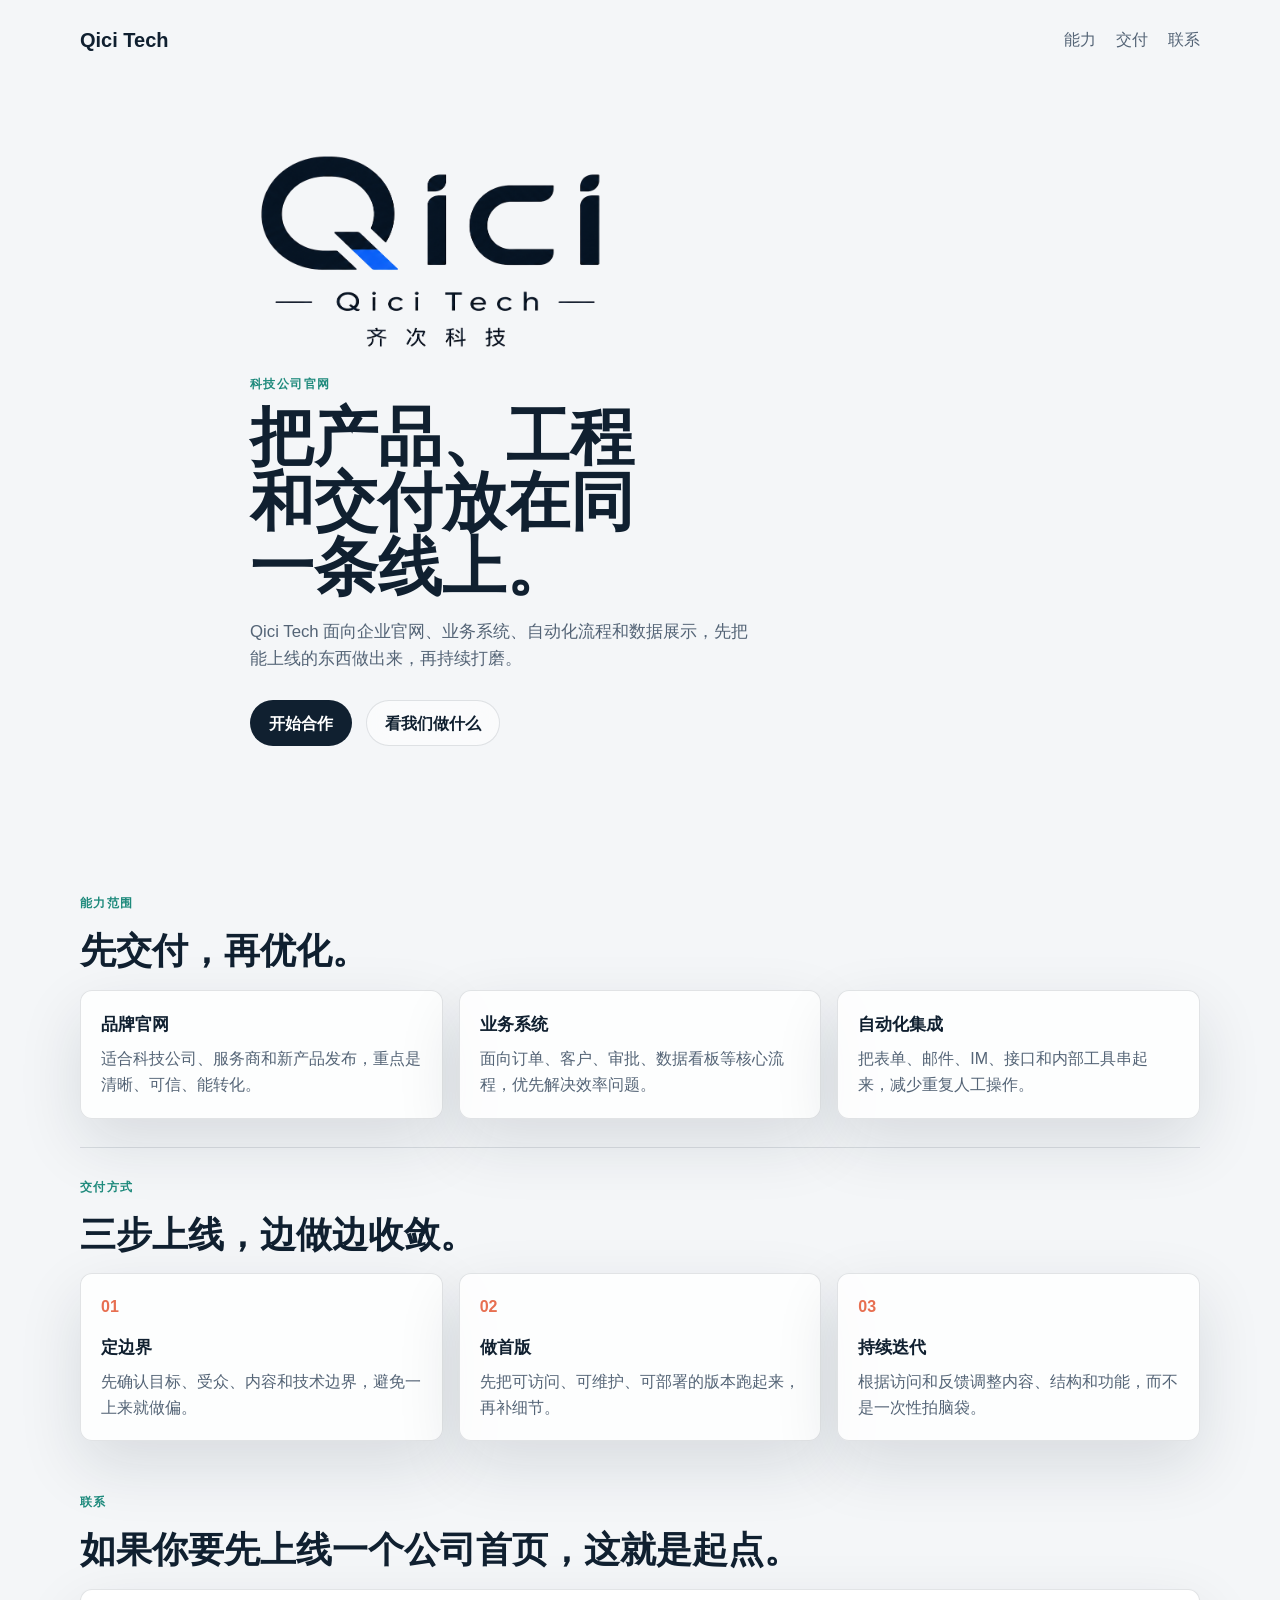
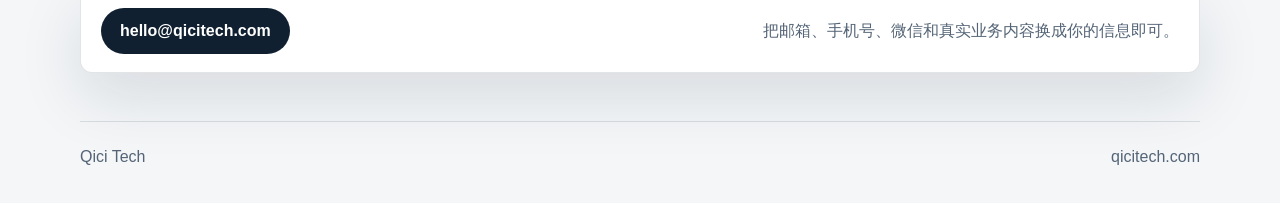
==== index.html @ 16f59db8 "init pages site" ====
<!doctype html>
<html lang="zh-CN">
  <head>
    <meta charset="utf-8" />
    <meta name="viewport" content="width=device-width, initial-scale=1" />
    <meta name="description" content="Qici Tech 官方网站" />
    <title>Qici Tech | 启启科技</title>
    <link rel="stylesheet" href="./styles.css" />
  </head>
  <body>
    <main>
      <section class="hero" id="top">
        <header class="topbar">
          <a class="brand" href="#top">Qici Tech</a>
          <nav class="nav">
            <a href="#services">能力</a>
            <a href="#process">交付</a>
            <a href="#contact">联系</a>
          </nav>
        </header>

        <div class="hero-content">
          <img class="hero-logo" src="./assets/logo-transparent.png" alt="Qici Tech logo" />
          <p class="eyebrow">科技公司官网</p>
          <h1>把产品、工程和交付放在同一条线上。</h1>
          <p class="lede">
            Qici Tech 面向企业官网、业务系统、自动化流程和数据展示，先把能上线的东西做出来，再持续打磨。
          </p>
          <div class="actions">
            <a class="button primary" href="#contact">开始合作</a>
            <a class="button secondary" href="#services">看我们做什么</a>
          </div>
        </div>
      </section>

      <section class="band" id="services">
        <div class="section-head">
          <p class="eyebrow">能力范围</p>
          <h2>先交付，再优化。</h2>
        </div>
        <div class="grid">
          <article>
            <h3>品牌官网</h3>
            <p>适合科技公司、服务商和新产品发布，重点是清晰、可信、能转化。</p>
          </article>
          <article>
            <h3>业务系统</h3>
            <p>面向订单、客户、审批、数据看板等核心流程，优先解决效率问题。</p>
          </article>
          <article>
            <h3>自动化集成</h3>
            <p>把表单、邮件、IM、接口和内部工具串起来，减少重复人工操作。</p>
          </article>
        </div>
      </section>

      <section class="band alt" id="process">
        <div class="section-head">
          <p class="eyebrow">交付方式</p>
          <h2>三步上线，边做边收敛。</h2>
        </div>
        <div class="steps">
          <div>
            <span>01</span>
            <h3>定边界</h3>
            <p>先确认目标、受众、内容和技术边界，避免一上来就做偏。</p>
          </div>
          <div>
            <span>02</span>
            <h3>做首版</h3>
            <p>先把可访问、可维护、可部署的版本跑起来，再补细节。</p>
          </div>
          <div>
            <span>03</span>
            <h3>持续迭代</h3>
            <p>根据访问和反馈调整内容、结构和功能，而不是一次性拍脑袋。</p>
          </div>
        </div>
      </section>

      <section class="band contact" id="contact">
        <div class="section-head">
          <p class="eyebrow">联系</p>
          <h2>如果你要先上线一个公司首页，这就是起点。</h2>
        </div>
        <div class="contact-row">
          <a class="button primary" href="mailto:hello@qicitech.com">hello@qicitech.com</a>
          <p>把邮箱、手机号、微信和真实业务内容换成你的信息即可。</p>
        </div>
      </section>
    </main>

    <footer class="footer">
      <span>Qici Tech</span>
      <span>qicitech.com</span>
    </footer>
  </body>
</html>
---- styles.css ----
:root {
  color-scheme: light;
  --bg: #f4f6f8;
  --surface: rgba(255, 255, 255, 0.82);
  --surface-strong: #ffffff;
  --text: #102030;
  --muted: #546476;
  --line: rgba(16, 32, 48, 0.12);
  --accent: #1e8a7c;
  --accent-2: #e76f51;
  --accent-3: #f4b942;
  --shadow: 0 24px 64px rgba(16, 32, 48, 0.12);
  --radius: 12px;
}

* {
  box-sizing: border-box;
}

html {
  scroll-behavior: smooth;
}

body {
  margin: 0;
  font-family: Inter, "Segoe UI", "PingFang SC", "Hiragino Sans GB", "Microsoft YaHei", sans-serif;
  background: var(--bg);
  color: var(--text);
  line-height: 1.6;
}

a {
  color: inherit;
  text-decoration: none;
}

main {
  width: 100%;
}

.hero {
  position: relative;
  min-height: 92vh;
  overflow: hidden;
  display: grid;
  align-items: end;
  padding: 24px;
}

.hero-image,
.hero-overlay {
  position: absolute;
  inset: 0;
}

.hero-image {
  width: 100%;
  height: 100%;
  object-fit: cover;
}

.hero-overlay {
  background:
    linear-gradient(180deg, rgba(244, 246, 248, 0.08) 0%, rgba(244, 246, 248, 0.72) 68%, rgba(244, 246, 248, 0.96) 100%),
    linear-gradient(90deg, rgba(16, 32, 48, 0.08) 0%, rgba(16, 32, 48, 0.04) 100%);
}

.topbar,
.hero-content {
  position: relative;
  z-index: 1;
}

.topbar {
  width: min(1120px, 100%);
  margin: 0 auto auto;
  display: flex;
  justify-content: space-between;
  align-items: center;
  gap: 16px;
}

.brand {
  font-size: 1.25rem;
  font-weight: 700;
  letter-spacing: 0;
}

.nav {
  display: flex;
  gap: 20px;
  color: var(--muted);
}

.nav a:hover {
  color: var(--text);
}

.hero-content {
  width: min(1120px, 100%);
  margin: 0 auto;
  padding: 10vh 0 8vh;
  max-width: 780px;
}

.hero-logo {
  display: block;
  width: min(360px, 78vw);
  height: auto;
  margin: 0 0 18px;
}

.eyebrow {
  margin: 0 0 10px;
  text-transform: uppercase;
  letter-spacing: 0.12em;
  font-size: 0.78rem;
  color: var(--accent);
  font-weight: 700;
}

h1,
h2,
h3,
p {
  margin: 0;
}

h1 {
  font-size: clamp(2.8rem, 5vw, 5.2rem);
  line-height: 1.02;
  max-width: 11ch;
}

.lede {
  margin-top: 18px;
  font-size: 1.05rem;
  color: var(--muted);
  max-width: 54ch;
}

.actions,
.contact-row {
  display: flex;
  flex-wrap: wrap;
  gap: 14px;
  align-items: center;
}

.actions {
  margin-top: 28px;
}

.button {
  display: inline-flex;
  align-items: center;
  justify-content: center;
  min-height: 46px;
  padding: 0 18px;
  border-radius: 999px;
  border: 1px solid transparent;
  font-weight: 600;
  transition: transform 0.2s ease, border-color 0.2s ease, background-color 0.2s ease;
}

.button:hover {
  transform: translateY(-1px);
}

.primary {
  background: var(--text);
  color: #fff;
}

.secondary {
  background: rgba(255, 255, 255, 0.55);
  border-color: var(--line);
  color: var(--text);
  backdrop-filter: blur(14px);
}

.band {
  width: min(1120px, calc(100% - 48px));
  margin: 24px auto 0;
  padding: 28px 0 0;
}

.band.alt {
  border-top: 1px solid var(--line);
  margin-top: 28px;
  padding-top: 30px;
}

.section-head {
  display: grid;
  gap: 8px;
  margin-bottom: 18px;
}

.section-head h2 {
  font-size: clamp(1.7rem, 2.8vw, 2.7rem);
  line-height: 1.1;
}

.grid,
.steps {
  display: grid;
  gap: 16px;
}

.grid {
  grid-template-columns: repeat(3, minmax(0, 1fr));
}

.grid article,
.steps > div {
  background: var(--surface);
  border: 1px solid var(--line);
  border-radius: var(--radius);
  padding: 20px;
  box-shadow: var(--shadow);
}

.grid h3,
.steps h3 {
  margin-bottom: 8px;
  font-size: 1.08rem;
}

.grid p,
.steps p,
.contact-row p {
  color: var(--muted);
}

.steps {
  grid-template-columns: repeat(3, minmax(0, 1fr));
}

.steps span {
  display: inline-block;
  margin-bottom: 14px;
  color: var(--accent-2);
  font-weight: 700;
}

.contact {
  padding-bottom: 48px;
}

.contact-row {
  justify-content: space-between;
  background: var(--surface-strong);
  border: 1px solid var(--line);
  border-radius: var(--radius);
  padding: 18px 20px;
  box-shadow: var(--shadow);
}

.footer {
  width: min(1120px, calc(100% - 48px));
  margin: 0 auto;
  padding: 22px 0 34px;
  display: flex;
  justify-content: space-between;
  color: var(--muted);
  border-top: 1px solid var(--line);
}

@media (max-width: 880px) {
  .topbar,
  .contact-row,
  .footer {
    flex-direction: column;
    align-items: flex-start;
  }

  .grid,
  .steps {
    grid-template-columns: 1fr;
  }

  .hero {
    min-height: 100vh;
    padding: 18px;
  }

  .hero-content {
    padding-top: 8vh;
  }

  .hero-logo {
    width: min(300px, 84vw);
  }

  .band {
    width: min(1120px, calc(100% - 36px));
  }
}
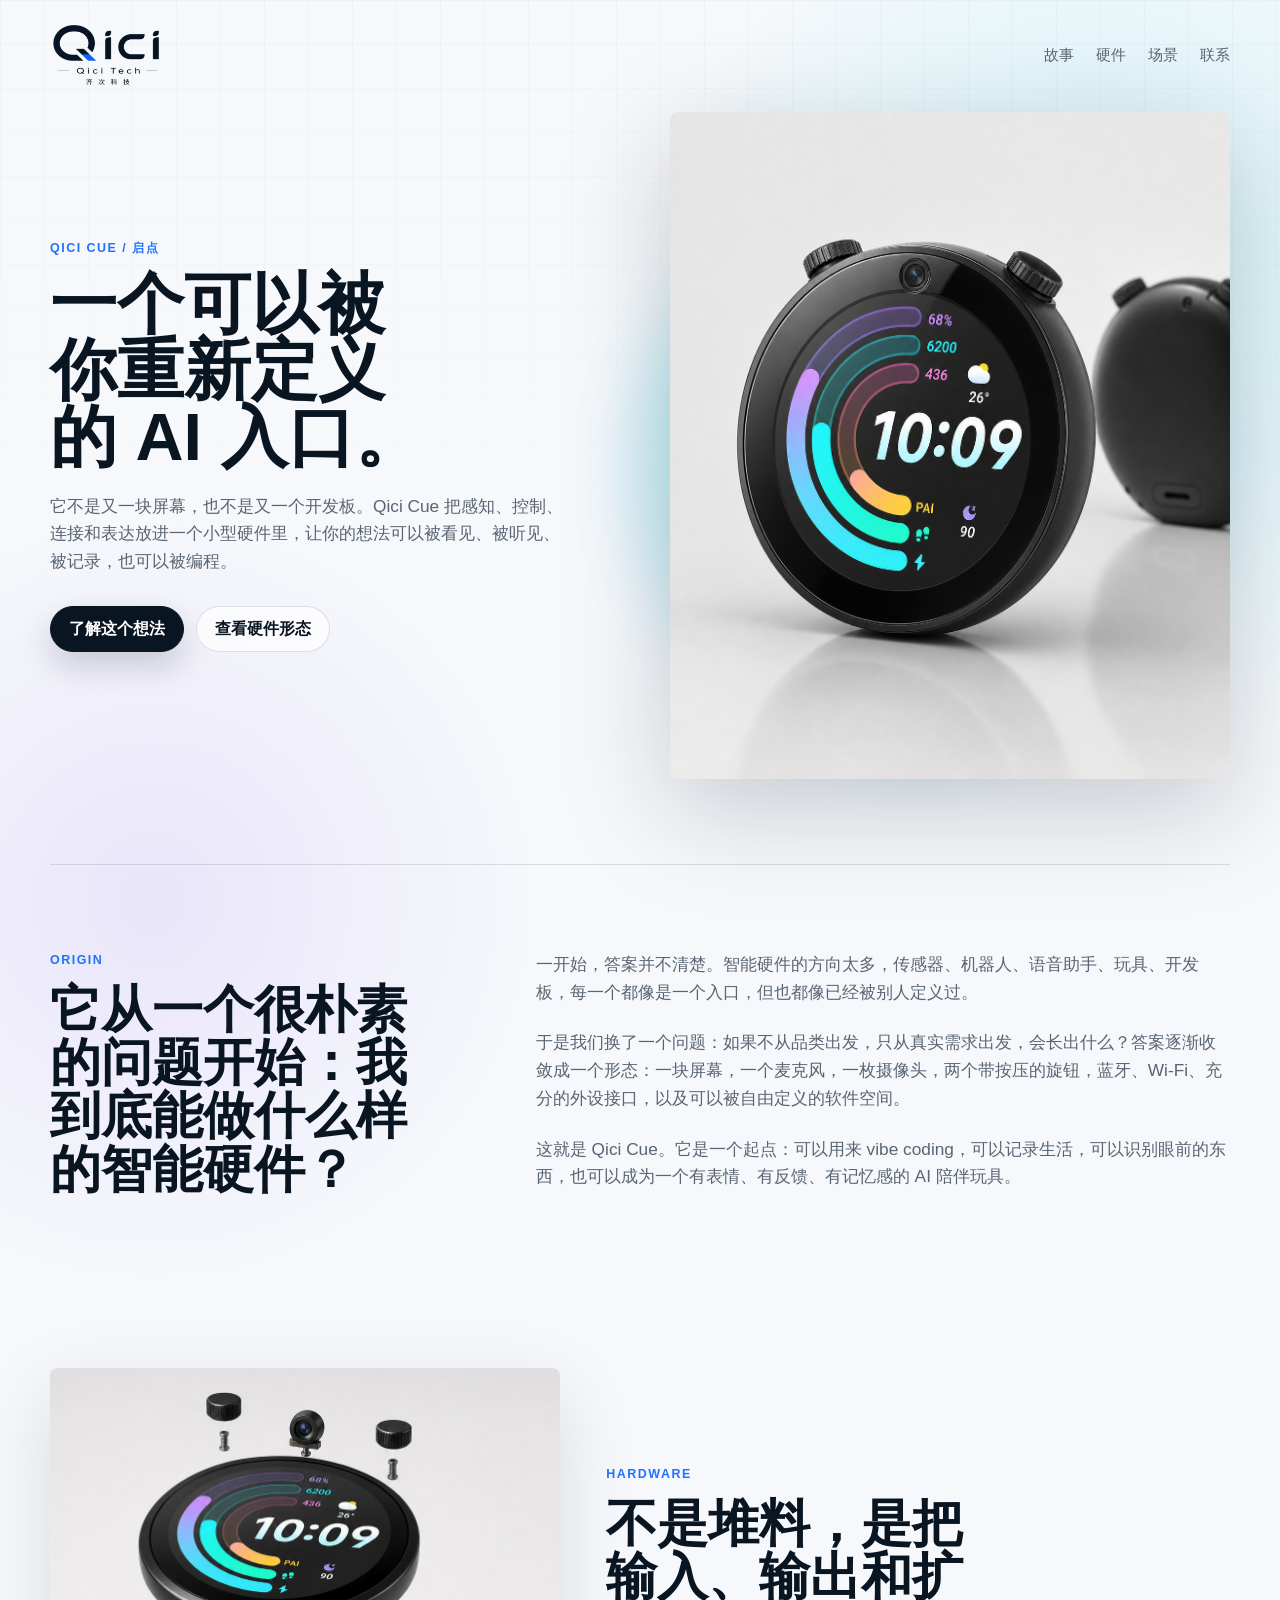
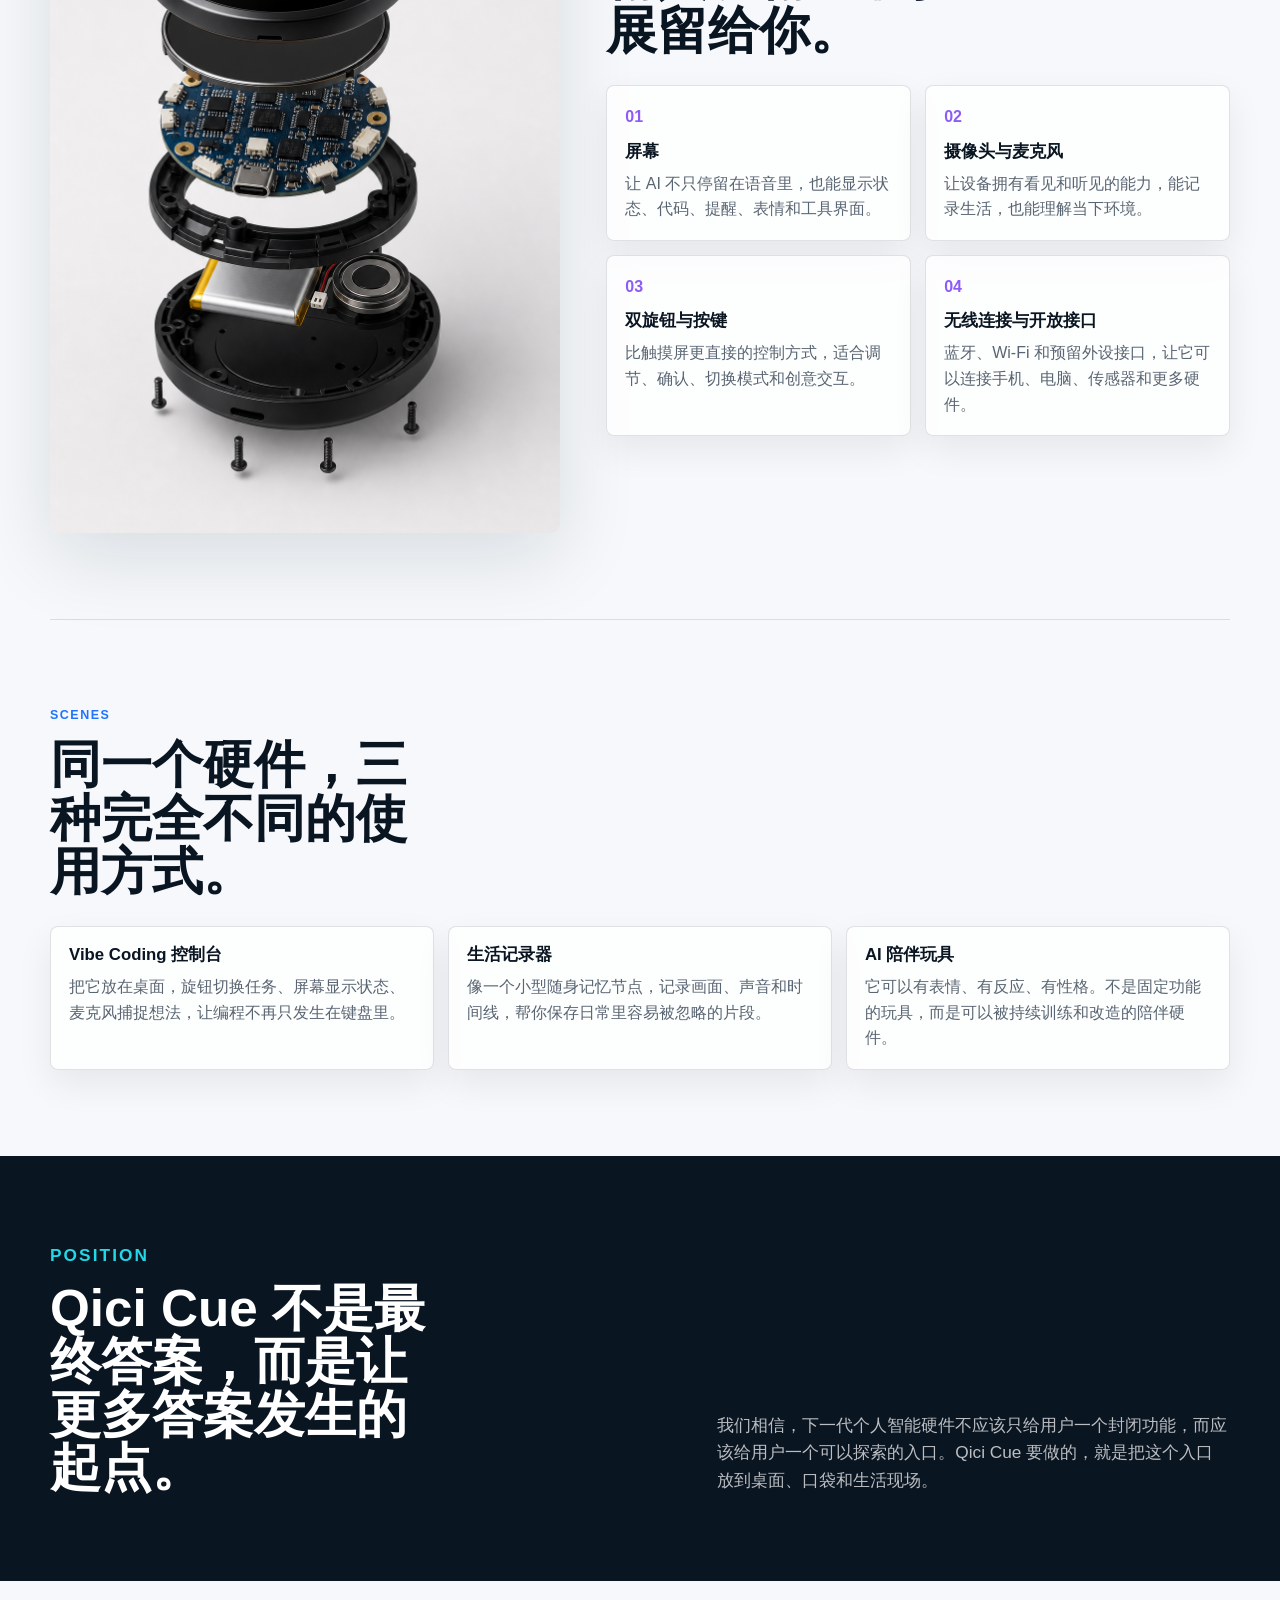
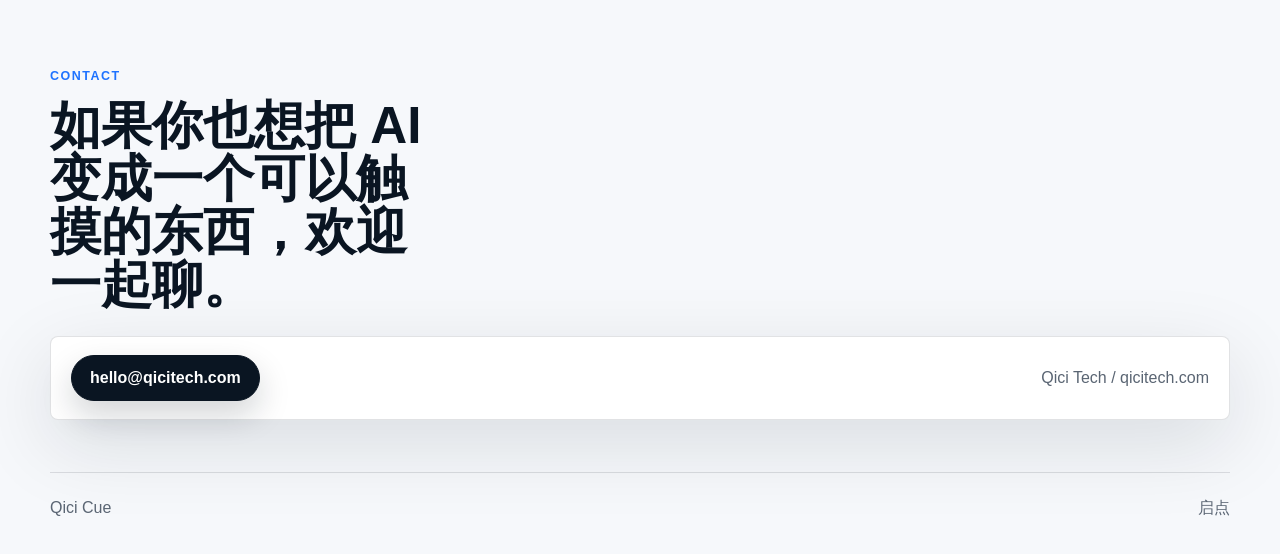
==== commit 306316d8: "Build Qici Cue product story page" ====
--- a/index.html
+++ b/index.html
@@ -3,96 +3,143 @@
   <head>
     <meta charset="utf-8" />
     <meta name="viewport" content="width=device-width, initial-scale=1" />
-    <meta name="description" content="Qici Tech 官方网站" />
-    <title>Qici Tech | 启启科技</title>
+    <meta
+      name="description"
+      content="Qici Cue 是一台可自由定义的个人 AI 硬件，集屏幕、麦克风、摄像头、双旋钮、无线连接和开放接口于一体。"
+    />
+    <title>Qici Cue | 启点</title>
     <link rel="stylesheet" href="./styles.css" />
   </head>
   <body>
     <main>
       <section class="hero" id="top">
         <header class="topbar">
-          <a class="brand" href="#top">Qici Tech</a>
+          <a class="brand" href="#top">
+            <img src="./assets/logo-transparent.png" alt="Qici Tech" />
+          </a>
           <nav class="nav">
-            <a href="#services">能力</a>
-            <a href="#process">交付</a>
+            <a href="#story">故事</a>
+            <a href="#hardware">硬件</a>
+            <a href="#scenes">场景</a>
             <a href="#contact">联系</a>
           </nav>
         </header>
 
-        <div class="hero-content">
-          <img class="hero-logo" src="./assets/logo-transparent.png" alt="Qici Tech logo" />
-          <p class="eyebrow">科技公司官网</p>
-          <h1>把产品、工程和交付放在同一条线上。</h1>
-          <p class="lede">
-            Qici Tech 面向企业官网、业务系统、自动化流程和数据展示，先把能上线的东西做出来，再持续打磨。
+        <div class="hero-grid">
+          <div class="hero-copy">
+            <p class="eyebrow">Qici Cue / 启点</p>
+            <h1>一个可以被你重新定义的 AI 入口。</h1>
+            <p class="lede">
+              它不是又一块屏幕，也不是又一个开发板。Qici Cue 把感知、控制、连接和表达放进一个小型硬件里，让你的想法可以被看见、被听见、被记录，也可以被编程。
+            </p>
+            <div class="actions">
+              <a class="button primary" href="#story">了解这个想法</a>
+              <a class="button secondary" href="#hardware">查看硬件形态</a>
+            </div>
+          </div>
+
+          <figure class="hero-product">
+            <img src="./assets/qici-cue-product.png" alt="Qici Cue 产品示意图" />
+          </figure>
+        </div>
+      </section>
+
+      <section class="section intro" id="story">
+        <div class="section-copy">
+          <p class="eyebrow">Origin</p>
+          <h2>它从一个很朴素的问题开始：我到底能做什么样的智能硬件？</h2>
+        </div>
+        <div class="story-text">
+          <p>
+            一开始，答案并不清楚。智能硬件的方向太多，传感器、机器人、语音助手、玩具、开发板，每一个都像是一个入口，但也都像已经被别人定义过。
           </p>
-          <div class="actions">
-            <a class="button primary" href="#contact">开始合作</a>
-            <a class="button secondary" href="#services">看我们做什么</a>
+          <p>
+            于是我们换了一个问题：如果不从品类出发，只从真实需求出发，会长出什么？答案逐渐收敛成一个形态：一块屏幕，一个麦克风，一枚摄像头，两个带按压的旋钮，蓝牙、Wi-Fi、充分的外设接口，以及可以被自由定义的软件空间。
+          </p>
+          <p>
+            这就是 Qici Cue。它是一个起点：可以用来 vibe coding，可以记录生活，可以识别眼前的东西，也可以成为一个有表情、有反馈、有记忆感的 AI 陪伴玩具。
+          </p>
+        </div>
+      </section>
+
+      <section class="section split" id="hardware">
+        <figure class="product-detail">
+          <img src="./assets/qici-cue-exploded.png" alt="Qici Cue 爆炸结构图" />
+        </figure>
+        <div class="section-copy">
+          <p class="eyebrow">Hardware</p>
+          <h2>不是堆料，是把输入、输出和扩展留给你。</h2>
+          <div class="feature-list">
+            <article>
+              <span>01</span>
+              <h3>屏幕</h3>
+              <p>让 AI 不只停留在语音里，也能显示状态、代码、提醒、表情和工具界面。</p>
+            </article>
+            <article>
+              <span>02</span>
+              <h3>摄像头与麦克风</h3>
+              <p>让设备拥有看见和听见的能力，能记录生活，也能理解当下环境。</p>
+            </article>
+            <article>
+              <span>03</span>
+              <h3>双旋钮与按键</h3>
+              <p>比触摸屏更直接的控制方式，适合调节、确认、切换模式和创意交互。</p>
+            </article>
+            <article>
+              <span>04</span>
+              <h3>无线连接与开放接口</h3>
+              <p>蓝牙、Wi-Fi 和预留外设接口，让它可以连接手机、电脑、传感器和更多硬件。</p>
+            </article>
           </div>
         </div>
       </section>
 
-      <section class="band" id="services">
-        <div class="section-head">
-          <p class="eyebrow">能力范围</p>
-          <h2>先交付，再优化。</h2>
+      <section class="section scenes" id="scenes">
+        <div class="section-copy">
+          <p class="eyebrow">Scenes</p>
+          <h2>同一个硬件，三种完全不同的使用方式。</h2>
         </div>
-        <div class="grid">
+        <div class="scene-grid">
           <article>
-            <h3>品牌官网</h3>
-            <p>适合科技公司、服务商和新产品发布，重点是清晰、可信、能转化。</p>
+            <h3>Vibe Coding 控制台</h3>
+            <p>把它放在桌面，旋钮切换任务、屏幕显示状态、麦克风捕捉想法，让编程不再只发生在键盘里。</p>
           </article>
           <article>
-            <h3>业务系统</h3>
-            <p>面向订单、客户、审批、数据看板等核心流程，优先解决效率问题。</p>
+            <h3>生活记录器</h3>
+            <p>像一个小型随身记忆节点，记录画面、声音和时间线，帮你保存日常里容易被忽略的片段。</p>
           </article>
           <article>
-            <h3>自动化集成</h3>
-            <p>把表单、邮件、IM、接口和内部工具串起来，减少重复人工操作。</p>
+            <h3>AI 陪伴玩具</h3>
+            <p>它可以有表情、有反应、有性格。不是固定功能的玩具，而是可以被持续训练和改造的陪伴硬件。</p>
           </article>
         </div>
       </section>
 
-      <section class="band alt" id="process">
-        <div class="section-head">
-          <p class="eyebrow">交付方式</p>
-          <h2>三步上线，边做边收敛。</h2>
+      <section class="section statement">
+        <div>
+          <p class="eyebrow">Position</p>
+          <h2>Qici Cue 不是最终答案，而是让更多答案发生的起点。</h2>
         </div>
-        <div class="steps">
-          <div>
-            <span>01</span>
-            <h3>定边界</h3>
-            <p>先确认目标、受众、内容和技术边界，避免一上来就做偏。</p>
-          </div>
-          <div>
-            <span>02</span>
-            <h3>做首版</h3>
-            <p>先把可访问、可维护、可部署的版本跑起来，再补细节。</p>
-          </div>
-          <div>
-            <span>03</span>
-            <h3>持续迭代</h3>
-            <p>根据访问和反馈调整内容、结构和功能，而不是一次性拍脑袋。</p>
-          </div>
-        </div>
+        <p>
+          我们相信，下一代个人智能硬件不应该只给用户一个封闭功能，而应该给用户一个可以探索的入口。Qici Cue 要做的，就是把这个入口放到桌面、口袋和生活现场。
+        </p>
       </section>
 
-      <section class="band contact" id="contact">
-        <div class="section-head">
-          <p class="eyebrow">联系</p>
-          <h2>如果你要先上线一个公司首页，这就是起点。</h2>
+      <section class="section contact" id="contact">
+        <div class="section-copy">
+          <p class="eyebrow">Contact</p>
+          <h2>如果你也想把 AI 变成一个可以触摸的东西，欢迎一起聊。</h2>
         </div>
         <div class="contact-row">
           <a class="button primary" href="mailto:hello@qicitech.com">hello@qicitech.com</a>
-          <p>把邮箱、手机号、微信和真实业务内容换成你的信息即可。</p>
+          <span>Qici Tech / qicitech.com</span>
         </div>
       </section>
     </main>
 
     <footer class="footer">
-      <span>Qici Tech</span>
-      <span>qicitech.com</span>
+      <span>Qici Cue</span>
+      <span>启点</span>
     </footer>
   </body>
 </html>
--- a/styles.css
+++ b/styles.css
@@ -1,16 +1,17 @@
 :root {
   color-scheme: light;
-  --bg: #f4f6f8;
-  --surface: rgba(255, 255, 255, 0.82);
-  --surface-strong: #ffffff;
-  --text: #102030;
-  --muted: #546476;
-  --line: rgba(16, 32, 48, 0.12);
-  --accent: #1e8a7c;
-  --accent-2: #e76f51;
-  --accent-3: #f4b942;
-  --shadow: 0 24px 64px rgba(16, 32, 48, 0.12);
-  --radius: 12px;
+  --bg: #f6f8fb;
+  --ink: #0a1522;
+  --muted: #5a6573;
+  --soft: #e6ebf0;
+  --panel: #ffffff;
+  --line: rgba(10, 21, 34, 0.12);
+  --cyan: #22d8e6;
+  --blue: #1f73ff;
+  --violet: #8d5cf6;
+  --warm: #ffb84d;
+  --shadow: 0 24px 80px rgba(10, 21, 34, 0.12);
+  --radius: 8px;
 }
 
 * {
@@ -24,9 +25,24 @@
 body {
   margin: 0;
   font-family: Inter, "Segoe UI", "PingFang SC", "Hiragino Sans GB", "Microsoft YaHei", sans-serif;
-  background: var(--bg);
-  color: var(--text);
+  background:
+    radial-gradient(circle at 86% 8%, rgba(34, 216, 230, 0.18), transparent 28rem),
+    radial-gradient(circle at 12% 24%, rgba(141, 92, 246, 0.12), transparent 24rem),
+    var(--bg);
+  color: var(--ink);
   line-height: 1.6;
+}
+
+body::before {
+  content: "";
+  position: fixed;
+  inset: 0;
+  pointer-events: none;
+  background-image:
+    linear-gradient(rgba(10, 21, 34, 0.035) 1px, transparent 1px),
+    linear-gradient(90deg, rgba(10, 21, 34, 0.035) 1px, transparent 1px);
+  background-size: 44px 44px;
+  mask-image: linear-gradient(to bottom, rgba(0, 0, 0, 0.7), transparent 70%);
 }
 
 a {
@@ -34,89 +50,64 @@
   text-decoration: none;
 }
 
-main {
-  width: 100%;
+img {
+  max-width: 100%;
+  display: block;
 }
 
 .hero {
+  min-height: 96vh;
+  padding: 22px;
+}
+
+.topbar {
+  width: min(1180px, 100%);
+  margin: 0 auto;
+  display: flex;
+  align-items: center;
+  justify-content: space-between;
+  gap: 20px;
   position: relative;
-  min-height: 92vh;
-  overflow: hidden;
-  display: grid;
-  align-items: end;
-  padding: 24px;
-}
-
-.hero-image,
-.hero-overlay {
-  position: absolute;
-  inset: 0;
-}
-
-.hero-image {
-  width: 100%;
-  height: 100%;
-  object-fit: cover;
-}
-
-.hero-overlay {
-  background:
-    linear-gradient(180deg, rgba(244, 246, 248, 0.08) 0%, rgba(244, 246, 248, 0.72) 68%, rgba(244, 246, 248, 0.96) 100%),
-    linear-gradient(90deg, rgba(16, 32, 48, 0.08) 0%, rgba(16, 32, 48, 0.04) 100%);
-}
-
-.topbar,
-.hero-content {
-  position: relative;
-  z-index: 1;
-}
-
-.topbar {
-  width: min(1120px, 100%);
-  margin: 0 auto auto;
-  display: flex;
-  justify-content: space-between;
-  align-items: center;
-  gap: 16px;
-}
-
-.brand {
-  font-size: 1.25rem;
-  font-weight: 700;
-  letter-spacing: 0;
+  z-index: 2;
+}
+
+.brand img {
+  width: 112px;
+  height: auto;
 }
 
 .nav {
   display: flex;
-  gap: 20px;
-  color: var(--muted);
+  align-items: center;
+  gap: 22px;
+  color: var(--muted);
+  font-size: 0.95rem;
 }
 
 .nav a:hover {
-  color: var(--text);
-}
-
-.hero-content {
-  width: min(1120px, 100%);
-  margin: 0 auto;
-  padding: 10vh 0 8vh;
-  max-width: 780px;
-}
-
-.hero-logo {
-  display: block;
-  width: min(360px, 78vw);
-  height: auto;
-  margin: 0 0 18px;
+  color: var(--ink);
+}
+
+.hero-grid {
+  width: min(1180px, 100%);
+  margin: 24px auto 0;
+  display: grid;
+  grid-template-columns: minmax(0, 0.92fr) minmax(360px, 1.08fr);
+  gap: 36px;
+  align-items: center;
+}
+
+.hero-copy {
+  padding: 6vh 0;
 }
 
 .eyebrow {
-  margin: 0 0 10px;
+  margin: 0 0 12px;
+  color: var(--blue);
+  font-size: 0.78rem;
+  font-weight: 800;
+  letter-spacing: 0.12em;
   text-transform: uppercase;
-  letter-spacing: 0.12em;
-  font-size: 0.78rem;
-  color: var(--accent);
-  font-weight: 700;
 }
 
 h1,
@@ -127,40 +118,46 @@
 }
 
 h1 {
-  font-size: clamp(2.8rem, 5vw, 5.2rem);
-  line-height: 1.02;
-  max-width: 11ch;
+  max-width: 10.5ch;
+  font-size: clamp(2.9rem, 5.2vw, 5.7rem);
+  line-height: 1;
+}
+
+h2 {
+  max-width: 14ch;
+  font-size: clamp(2rem, 4vw, 4.4rem);
+  line-height: 1.04;
+}
+
+h3 {
+  font-size: 1.05rem;
+  line-height: 1.25;
 }
 
 .lede {
-  margin-top: 18px;
-  font-size: 1.05rem;
-  color: var(--muted);
-  max-width: 54ch;
-}
-
-.actions,
-.contact-row {
+  margin-top: 22px;
+  max-width: 58ch;
+  color: var(--muted);
+  font-size: 1.08rem;
+}
+
+.actions {
+  margin-top: 30px;
   display: flex;
   flex-wrap: wrap;
-  gap: 14px;
-  align-items: center;
-}
-
-.actions {
-  margin-top: 28px;
+  gap: 12px;
 }
 
 .button {
+  min-height: 46px;
   display: inline-flex;
   align-items: center;
   justify-content: center;
-  min-height: 46px;
+  border-radius: 999px;
   padding: 0 18px;
-  border-radius: 999px;
-  border: 1px solid transparent;
-  font-weight: 600;
-  transition: transform 0.2s ease, border-color 0.2s ease, background-color 0.2s ease;
+  border: 1px solid var(--line);
+  font-weight: 700;
+  transition: transform 0.18s ease, box-shadow 0.18s ease;
 }
 
 .button:hover {
@@ -168,97 +165,161 @@
 }
 
 .primary {
-  background: var(--text);
+  background: var(--ink);
   color: #fff;
+  border-color: var(--ink);
+  box-shadow: 0 14px 32px rgba(10, 21, 34, 0.18);
 }
 
 .secondary {
-  background: rgba(255, 255, 255, 0.55);
-  border-color: var(--line);
-  color: var(--text);
+  background: rgba(255, 255, 255, 0.68);
   backdrop-filter: blur(14px);
 }
 
-.band {
-  width: min(1120px, calc(100% - 48px));
-  margin: 24px auto 0;
-  padding: 28px 0 0;
-}
-
-.band.alt {
+.hero-product {
+  margin: 0;
+  position: relative;
+}
+
+.hero-product::before {
+  content: "";
+  position: absolute;
+  inset: 10% 3% 2% 3%;
+  z-index: -1;
+  border-radius: 50%;
+  background: linear-gradient(135deg, rgba(34, 216, 230, 0.26), rgba(31, 115, 255, 0.12));
+  filter: blur(28px);
+}
+
+.hero-product img {
+  width: min(560px, 100%);
+  margin-left: auto;
+  border-radius: var(--radius);
+  filter: drop-shadow(0 30px 52px rgba(10, 21, 34, 0.2));
+}
+
+.section {
+  width: min(1180px, calc(100% - 44px));
+  margin: 0 auto;
+  padding: 86px 0;
+}
+
+.intro {
+  display: grid;
+  grid-template-columns: minmax(260px, 0.78fr) minmax(0, 1.22fr);
+  gap: 42px;
   border-top: 1px solid var(--line);
+}
+
+.story-text {
+  display: grid;
+  gap: 18px;
+  color: var(--muted);
+  font-size: 1.08rem;
+}
+
+.split {
+  display: grid;
+  grid-template-columns: minmax(340px, 0.9fr) minmax(0, 1.1fr);
+  gap: 46px;
+  align-items: center;
+}
+
+.product-detail {
+  margin: 0;
+}
+
+.product-detail img {
+  border-radius: var(--radius);
+  box-shadow: var(--shadow);
+}
+
+.feature-list {
   margin-top: 28px;
-  padding-top: 30px;
-}
-
-.section-head {
-  display: grid;
-  gap: 8px;
-  margin-bottom: 18px;
-}
-
-.section-head h2 {
-  font-size: clamp(1.7rem, 2.8vw, 2.7rem);
-  line-height: 1.1;
-}
-
-.grid,
-.steps {
-  display: grid;
-  gap: 16px;
-}
-
-.grid {
-  grid-template-columns: repeat(3, minmax(0, 1fr));
-}
-
-.grid article,
-.steps > div {
-  background: var(--surface);
+  display: grid;
+  grid-template-columns: repeat(2, minmax(0, 1fr));
+  gap: 14px;
+}
+
+.feature-list article,
+.scene-grid article {
+  background: rgba(255, 255, 255, 0.76);
   border: 1px solid var(--line);
   border-radius: var(--radius);
-  padding: 20px;
-  box-shadow: var(--shadow);
-}
-
-.grid h3,
-.steps h3 {
+  padding: 18px;
+  box-shadow: 0 14px 36px rgba(10, 21, 34, 0.07);
+}
+
+.feature-list span {
+  display: inline-block;
+  margin-bottom: 12px;
+  color: var(--violet);
+  font-weight: 800;
+}
+
+.feature-list p,
+.scene-grid p,
+.statement p,
+.contact-row {
+  color: var(--muted);
+}
+
+.feature-list h3,
+.scene-grid h3 {
   margin-bottom: 8px;
+}
+
+.scenes {
+  border-top: 1px solid var(--line);
+}
+
+.scene-grid {
+  margin-top: 28px;
+  display: grid;
+  grid-template-columns: repeat(3, minmax(0, 1fr));
+  gap: 14px;
+}
+
+.statement {
+  display: grid;
+  grid-template-columns: minmax(260px, 1fr) minmax(280px, 0.82fr);
+  gap: 42px;
+  align-items: end;
+  background: var(--ink);
+  color: #fff;
+  width: 100%;
+  max-width: none;
+  padding: 86px max(22px, calc((100vw - 1180px) / 2));
+}
+
+.statement .eyebrow {
+  color: var(--cyan);
+}
+
+.statement p {
   font-size: 1.08rem;
-}
-
-.grid p,
-.steps p,
-.contact-row p {
-  color: var(--muted);
-}
-
-.steps {
-  grid-template-columns: repeat(3, minmax(0, 1fr));
-}
-
-.steps span {
-  display: inline-block;
-  margin-bottom: 14px;
-  color: var(--accent-2);
-  font-weight: 700;
+  color: rgba(255, 255, 255, 0.72);
 }
 
 .contact {
-  padding-bottom: 48px;
+  padding-bottom: 52px;
 }
 
 .contact-row {
+  margin-top: 24px;
+  display: flex;
+  align-items: center;
   justify-content: space-between;
-  background: var(--surface-strong);
+  gap: 16px;
+  padding: 18px 20px;
   border: 1px solid var(--line);
   border-radius: var(--radius);
-  padding: 18px 20px;
+  background: var(--panel);
   box-shadow: var(--shadow);
 }
 
 .footer {
-  width: min(1120px, calc(100% - 48px));
+  width: min(1180px, calc(100% - 44px));
   margin: 0 auto;
   padding: 22px 0 34px;
   display: flex;
@@ -267,33 +328,58 @@
   border-top: 1px solid var(--line);
 }
 
-@media (max-width: 880px) {
+@media (max-width: 920px) {
+  .hero {
+    padding: 18px;
+  }
+
   .topbar,
   .contact-row,
   .footer {
+    align-items: flex-start;
     flex-direction: column;
-    align-items: flex-start;
-  }
-
-  .grid,
-  .steps {
+  }
+
+  .nav {
+    flex-wrap: wrap;
+    gap: 14px;
+  }
+
+  .hero-grid,
+  .intro,
+  .split,
+  .statement {
     grid-template-columns: 1fr;
   }
 
-  .hero {
-    min-height: 100vh;
-    padding: 18px;
-  }
-
-  .hero-content {
-    padding-top: 8vh;
-  }
-
-  .hero-logo {
-    width: min(300px, 84vw);
-  }
-
-  .band {
-    width: min(1120px, calc(100% - 36px));
-  }
-}
+  .hero-grid {
+    margin-top: 28px;
+  }
+
+  .hero-copy {
+    padding: 4vh 0 0;
+  }
+
+  h1 {
+    font-size: clamp(2.7rem, 13vw, 4.2rem);
+  }
+
+  h2 {
+    max-width: 16ch;
+  }
+
+  .feature-list,
+  .scene-grid {
+    grid-template-columns: 1fr;
+  }
+
+  .section {
+    width: min(1180px, calc(100% - 36px));
+    padding: 60px 0;
+  }
+
+  .statement {
+    width: 100%;
+    padding: 64px 18px;
+  }
+}
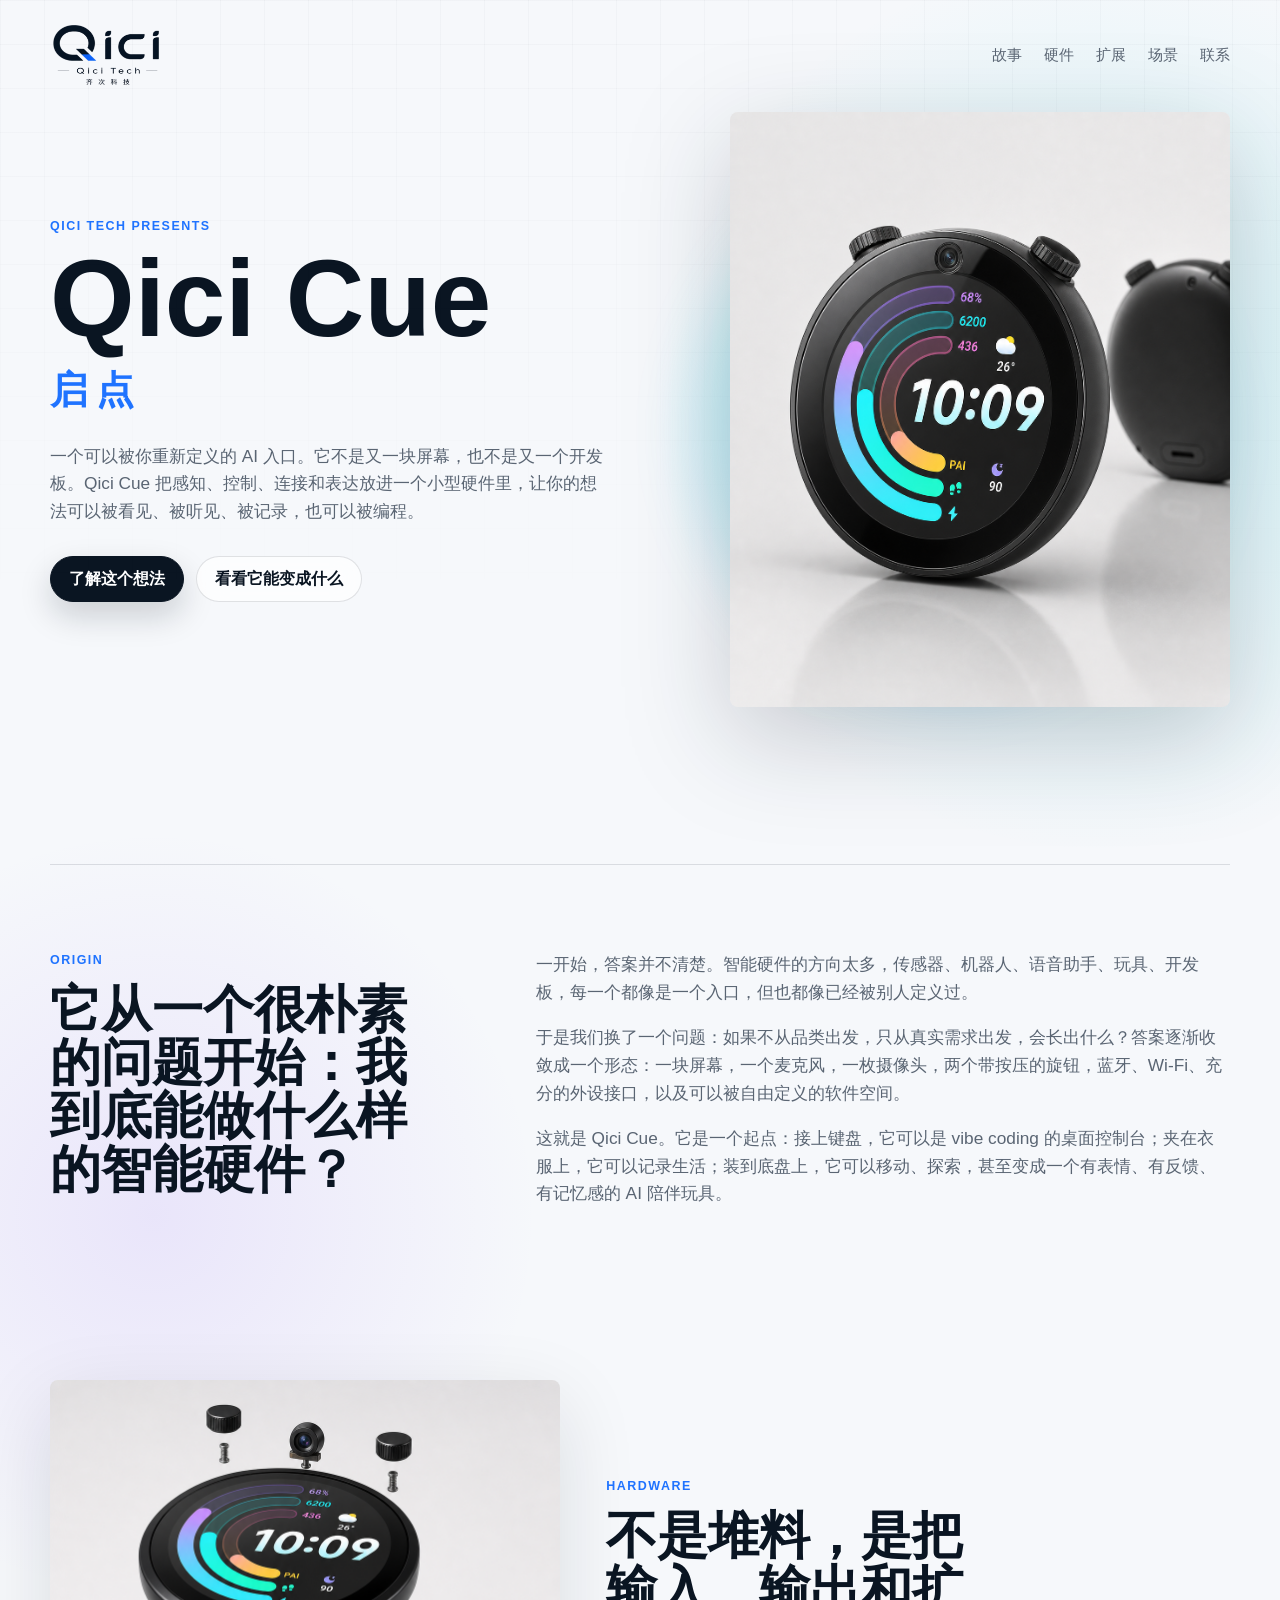
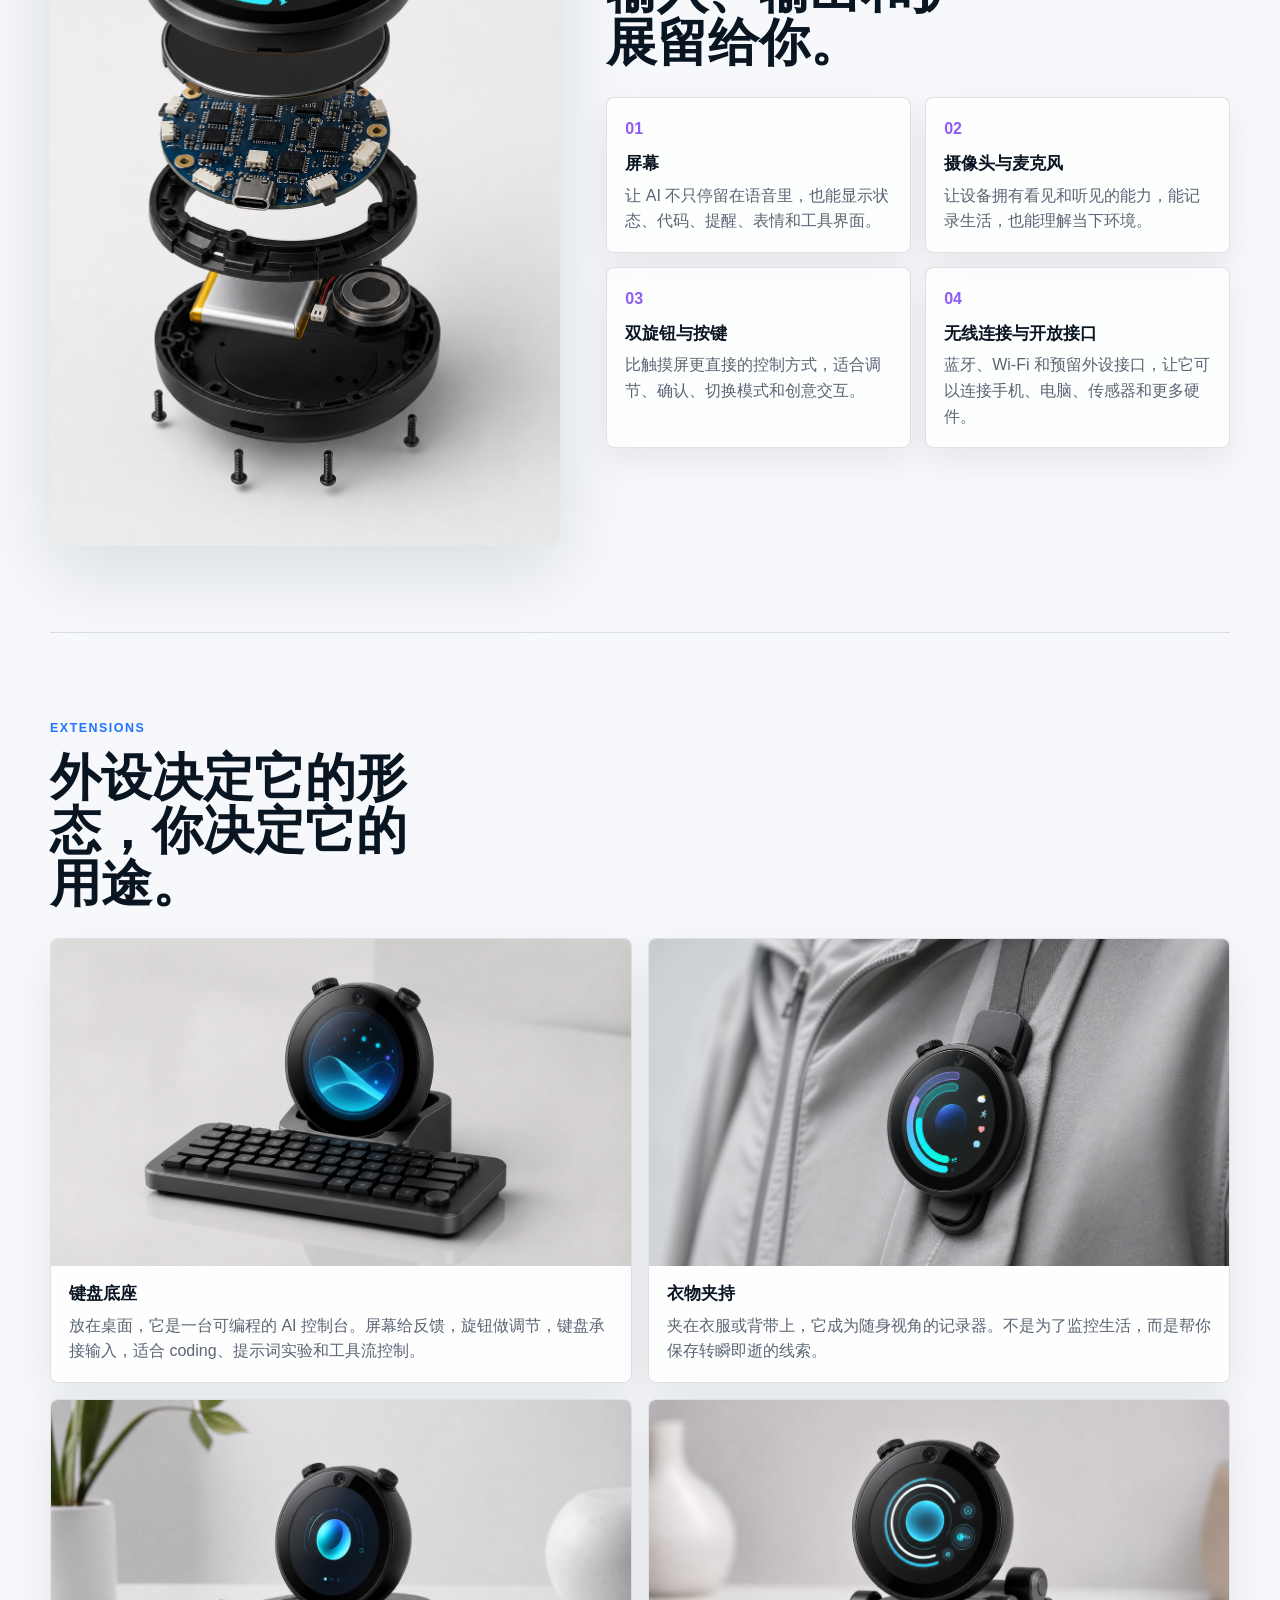
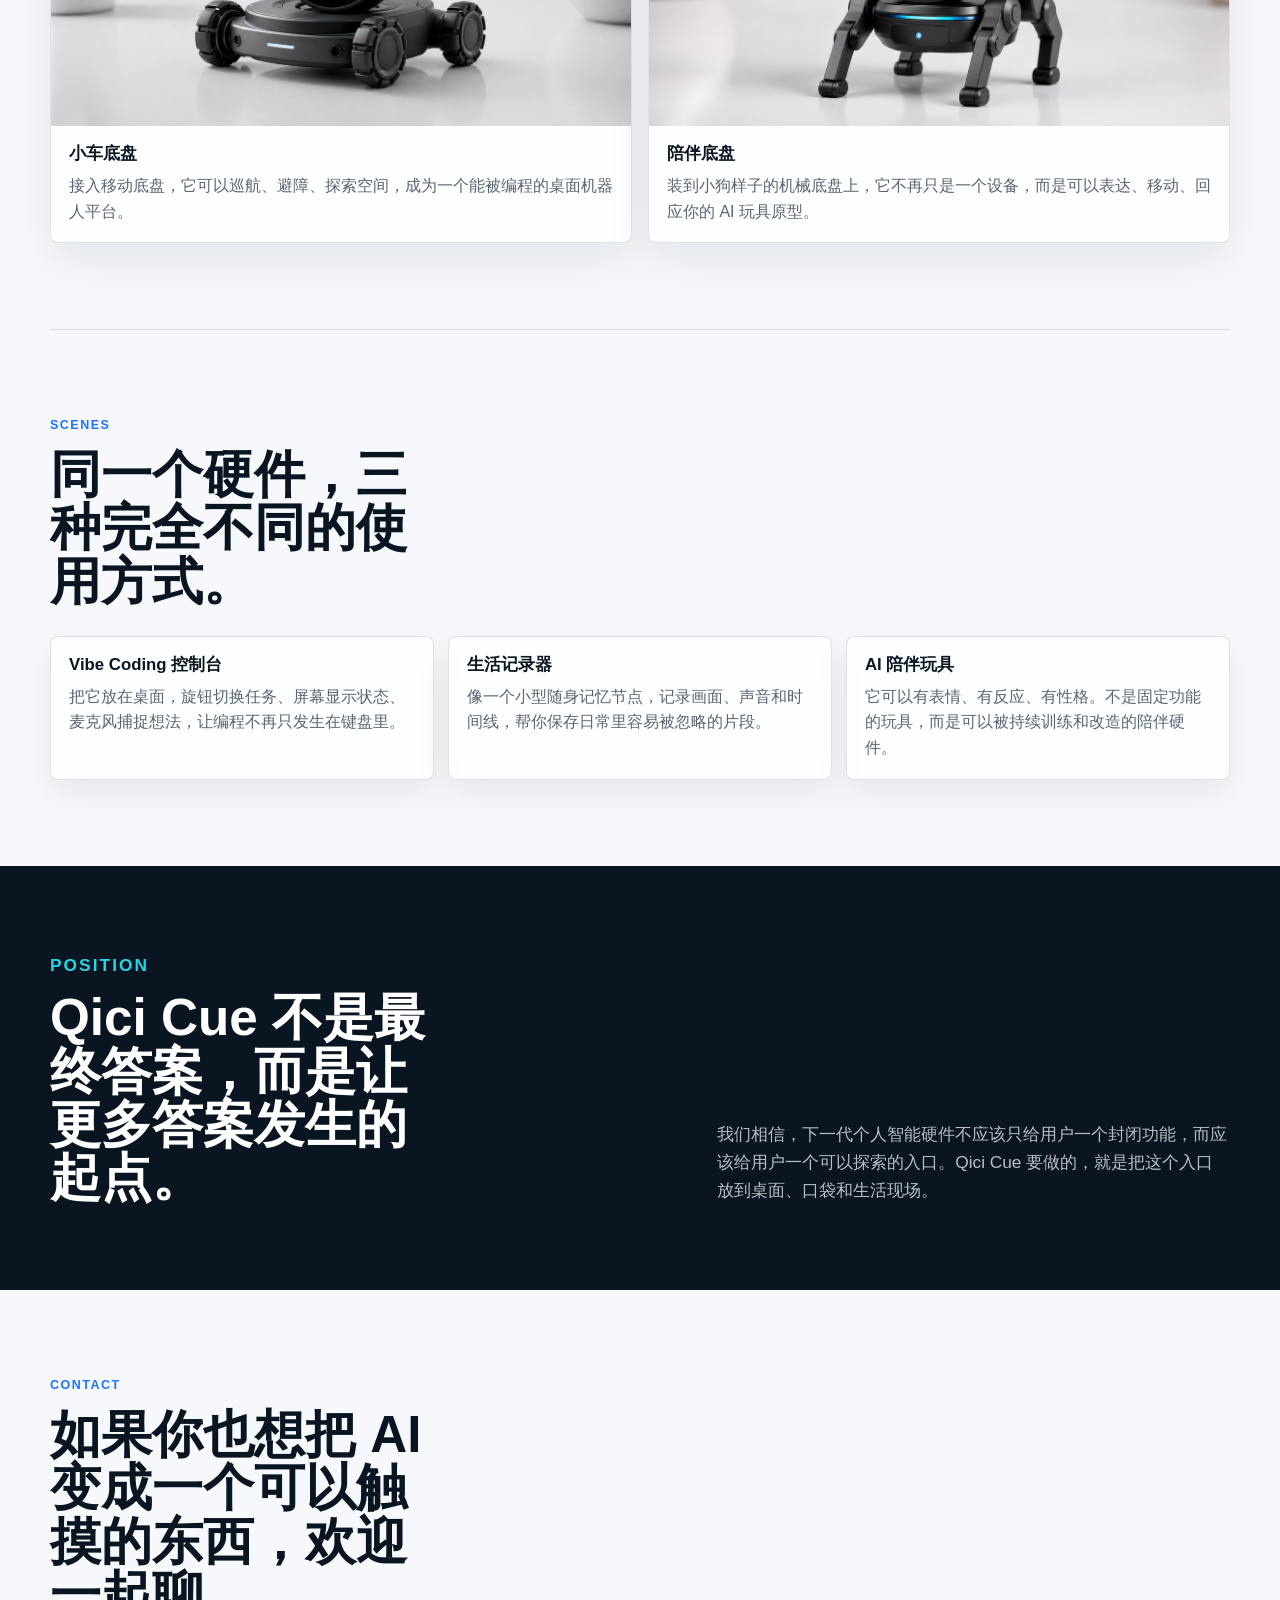
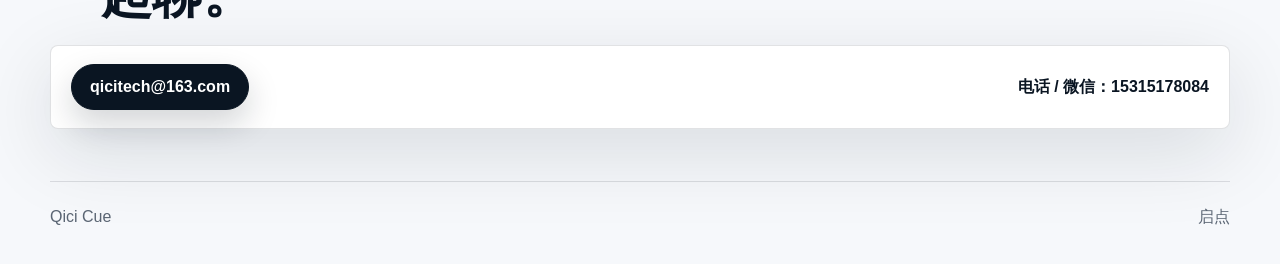
==== commit ccd411ac: "Add Qici Cue expansion story" ====
--- a/index.html
+++ b/index.html
@@ -20,6 +20,7 @@
           <nav class="nav">
             <a href="#story">故事</a>
             <a href="#hardware">硬件</a>
+            <a href="#extensions">扩展</a>
             <a href="#scenes">场景</a>
             <a href="#contact">联系</a>
           </nav>
@@ -27,14 +28,15 @@
 
         <div class="hero-grid">
           <div class="hero-copy">
-            <p class="eyebrow">Qici Cue / 启点</p>
-            <h1>一个可以被你重新定义的 AI 入口。</h1>
+            <p class="eyebrow">Qici Tech presents</p>
+            <h1 class="product-title">Qici Cue</h1>
+            <p class="product-name-cn">启点</p>
             <p class="lede">
-              它不是又一块屏幕，也不是又一个开发板。Qici Cue 把感知、控制、连接和表达放进一个小型硬件里，让你的想法可以被看见、被听见、被记录，也可以被编程。
+              一个可以被你重新定义的 AI 入口。它不是又一块屏幕，也不是又一个开发板。Qici Cue 把感知、控制、连接和表达放进一个小型硬件里，让你的想法可以被看见、被听见、被记录，也可以被编程。
             </p>
             <div class="actions">
               <a class="button primary" href="#story">了解这个想法</a>
-              <a class="button secondary" href="#hardware">查看硬件形态</a>
+              <a class="button secondary" href="#extensions">看看它能变成什么</a>
             </div>
           </div>
 
@@ -57,7 +59,7 @@
             于是我们换了一个问题：如果不从品类出发，只从真实需求出发，会长出什么？答案逐渐收敛成一个形态：一块屏幕，一个麦克风，一枚摄像头，两个带按压的旋钮，蓝牙、Wi-Fi、充分的外设接口，以及可以被自由定义的软件空间。
           </p>
           <p>
-            这就是 Qici Cue。它是一个起点：可以用来 vibe coding，可以记录生活，可以识别眼前的东西，也可以成为一个有表情、有反馈、有记忆感的 AI 陪伴玩具。
+            这就是 Qici Cue。它是一个起点：接上键盘，它可以是 vibe coding 的桌面控制台；夹在衣服上，它可以记录生活；装到底盘上，它可以移动、探索，甚至变成一个有表情、有反馈、有记忆感的 AI 陪伴玩具。
           </p>
         </div>
       </section>
@@ -91,6 +93,43 @@
               <p>蓝牙、Wi-Fi 和预留外设接口，让它可以连接手机、电脑、传感器和更多硬件。</p>
             </article>
           </div>
+        </div>
+      </section>
+
+      <section class="section extensions" id="extensions">
+        <div class="section-copy">
+          <p class="eyebrow">Extensions</p>
+          <h2>外设决定它的形态，你决定它的用途。</h2>
+        </div>
+        <div class="extension-grid">
+          <article class="extension-card large">
+            <img src="./assets/qici-cue-keyboard-dock.png" alt="Qici Cue 搭配键盘底座" />
+            <div>
+              <h3>键盘底座</h3>
+              <p>放在桌面，它是一台可编程的 AI 控制台。屏幕给反馈，旋钮做调节，键盘承接输入，适合 coding、提示词实验和工具流控制。</p>
+            </div>
+          </article>
+          <article class="extension-card">
+            <img src="./assets/qici-cue-wearable-clip.png" alt="Qici Cue 衣物夹持外设" />
+            <div>
+              <h3>衣物夹持</h3>
+              <p>夹在衣服或背带上，它成为随身视角的记录器。不是为了监控生活，而是帮你保存转瞬即逝的线索。</p>
+            </div>
+          </article>
+          <article class="extension-card">
+            <img src="./assets/qici-cue-robot-car.png" alt="Qici Cue 小车底盘外设" />
+            <div>
+              <h3>小车底盘</h3>
+              <p>接入移动底盘，它可以巡航、避障、探索空间，成为一个能被编程的桌面机器人平台。</p>
+            </div>
+          </article>
+          <article class="extension-card large">
+            <img src="./assets/qici-cue-companion-base.png" alt="Qici Cue 四足陪伴底盘" />
+            <div>
+              <h3>陪伴底盘</h3>
+              <p>装到小狗样子的机械底盘上，它不再只是一个设备，而是可以表达、移动、回应你的 AI 玩具原型。</p>
+            </div>
+          </article>
         </div>
       </section>
 
@@ -131,8 +170,8 @@
           <h2>如果你也想把 AI 变成一个可以触摸的东西，欢迎一起聊。</h2>
         </div>
         <div class="contact-row">
-          <a class="button primary" href="mailto:hello@qicitech.com">hello@qicitech.com</a>
-          <span>Qici Tech / qicitech.com</span>
+          <a class="button primary" href="mailto:qicitech@163.com">qicitech@163.com</a>
+          <a class="contact-link" href="tel:15315178084">电话 / 微信：15315178084</a>
         </div>
       </section>
     </main>
--- a/styles.css
+++ b/styles.css
@@ -92,8 +92,8 @@
   width: min(1180px, 100%);
   margin: 24px auto 0;
   display: grid;
-  grid-template-columns: minmax(0, 0.92fr) minmax(360px, 1.08fr);
-  gap: 36px;
+  grid-template-columns: minmax(0, 1fr) minmax(320px, 0.92fr);
+  gap: 28px;
   align-items: center;
 }
 
@@ -121,6 +121,21 @@
   max-width: 10.5ch;
   font-size: clamp(2.9rem, 5.2vw, 5.7rem);
   line-height: 1;
+}
+
+.product-title {
+  max-width: none;
+  font-size: clamp(4.2rem, 8.5vw, 8.8rem);
+  line-height: 0.92;
+  letter-spacing: 0;
+}
+
+.product-name-cn {
+  margin-top: 10px;
+  font-size: clamp(1.6rem, 3vw, 3.2rem);
+  font-weight: 800;
+  letter-spacing: 0.22em;
+  color: var(--blue);
 }
 
 h2 {
@@ -192,7 +207,7 @@
 }
 
 .hero-product img {
-  width: min(560px, 100%);
+  width: min(500px, 100%);
   margin-left: auto;
   border-radius: var(--radius);
   filter: drop-shadow(0 30px 52px rgba(10, 21, 34, 0.2));
@@ -271,6 +286,48 @@
 
 .scenes {
   border-top: 1px solid var(--line);
+}
+
+.extensions {
+  border-top: 1px solid var(--line);
+}
+
+.extension-grid {
+  margin-top: 28px;
+  display: grid;
+  grid-template-columns: repeat(2, minmax(0, 1fr));
+  gap: 16px;
+}
+
+.extension-card {
+  min-height: 100%;
+  overflow: hidden;
+  border: 1px solid var(--line);
+  border-radius: var(--radius);
+  background: rgba(255, 255, 255, 0.82);
+  box-shadow: 0 18px 46px rgba(10, 21, 34, 0.08);
+}
+
+.extension-card.large {
+  grid-column: span 1;
+}
+
+.extension-card img {
+  width: 100%;
+  aspect-ratio: 16 / 9;
+  object-fit: cover;
+}
+
+.extension-card div {
+  padding: 18px;
+}
+
+.extension-card h3 {
+  margin-bottom: 8px;
+}
+
+.extension-card p {
+  color: var(--muted);
 }
 
 .scene-grid {
@@ -318,6 +375,11 @@
   box-shadow: var(--shadow);
 }
 
+.contact-link {
+  color: var(--ink);
+  font-weight: 700;
+}
+
 .footer {
   width: min(1180px, calc(100% - 44px));
   margin: 0 auto;
@@ -364,11 +426,20 @@
     font-size: clamp(2.7rem, 13vw, 4.2rem);
   }
 
+  .product-title {
+    font-size: clamp(3.7rem, 18vw, 5.6rem);
+  }
+
+  .product-name-cn {
+    font-size: 1.7rem;
+  }
+
   h2 {
     max-width: 16ch;
   }
 
   .feature-list,
+  .extension-grid,
   .scene-grid {
     grid-template-columns: 1fr;
   }
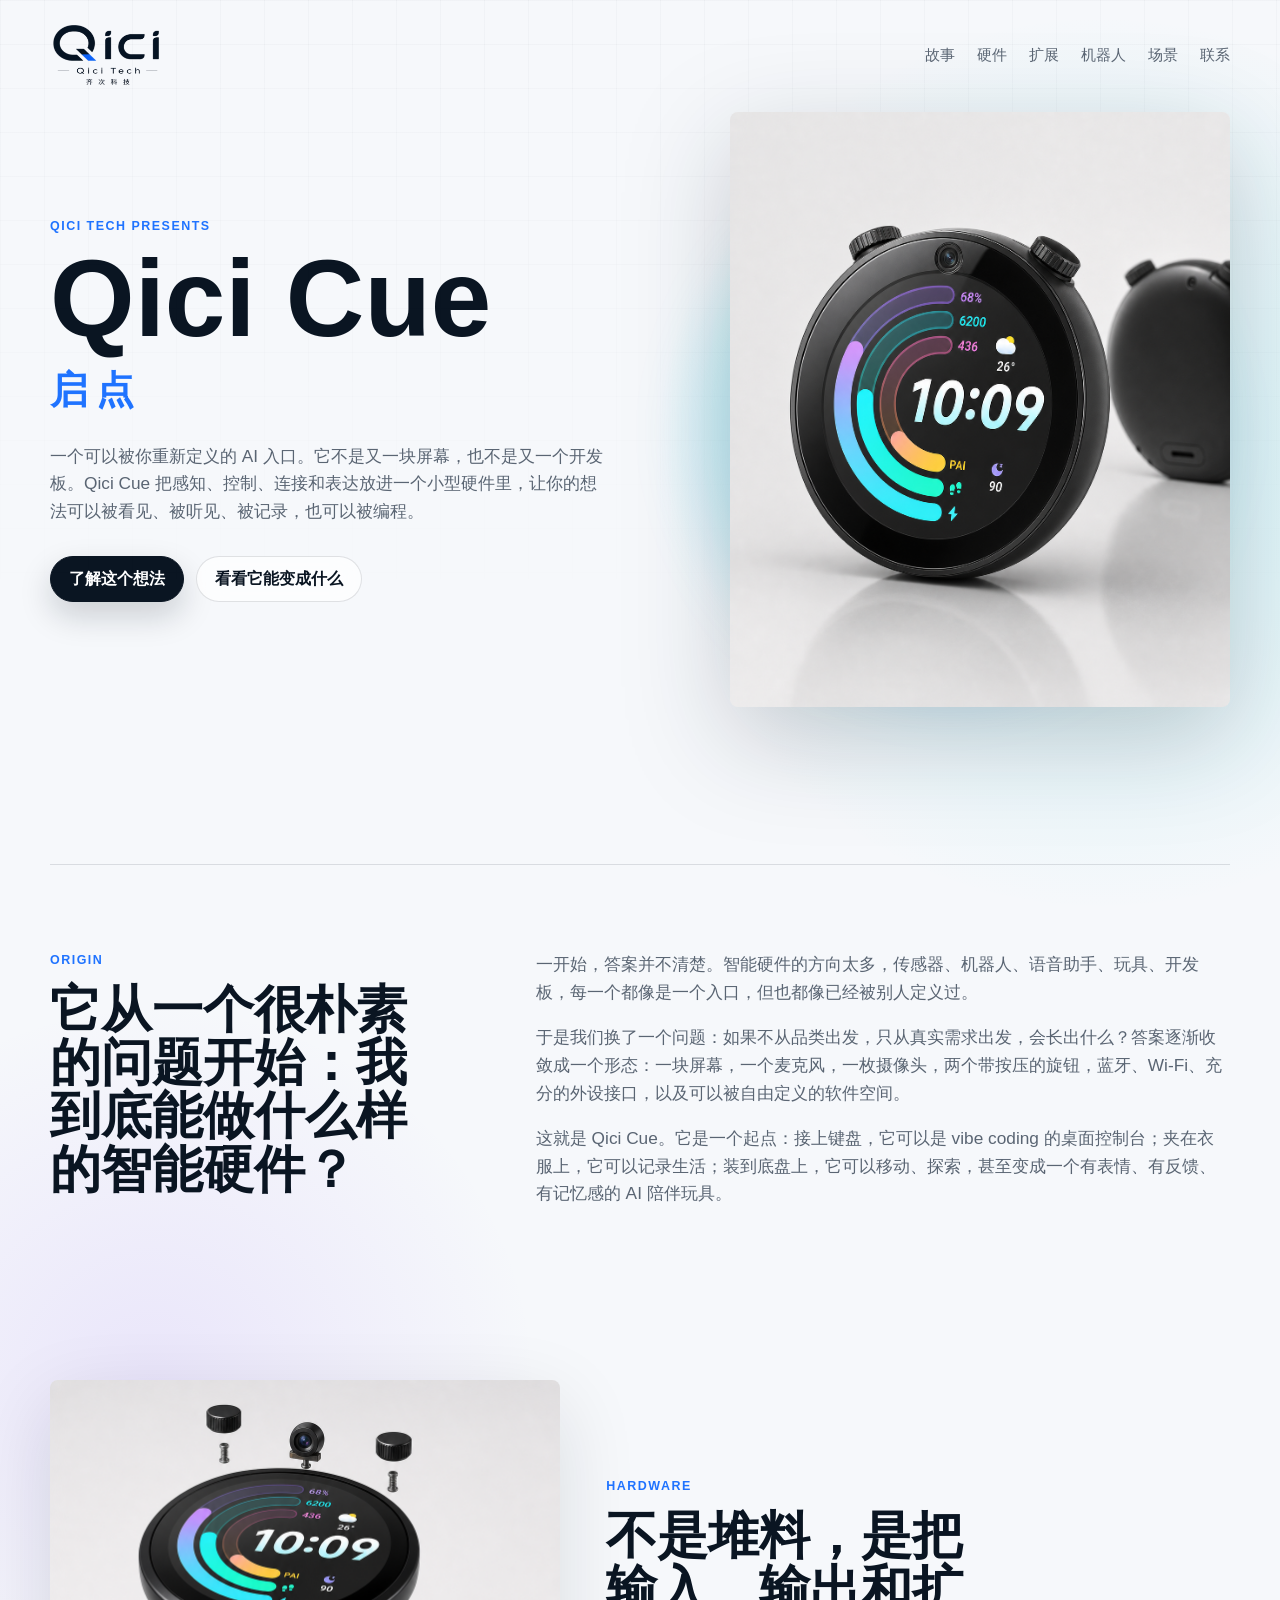
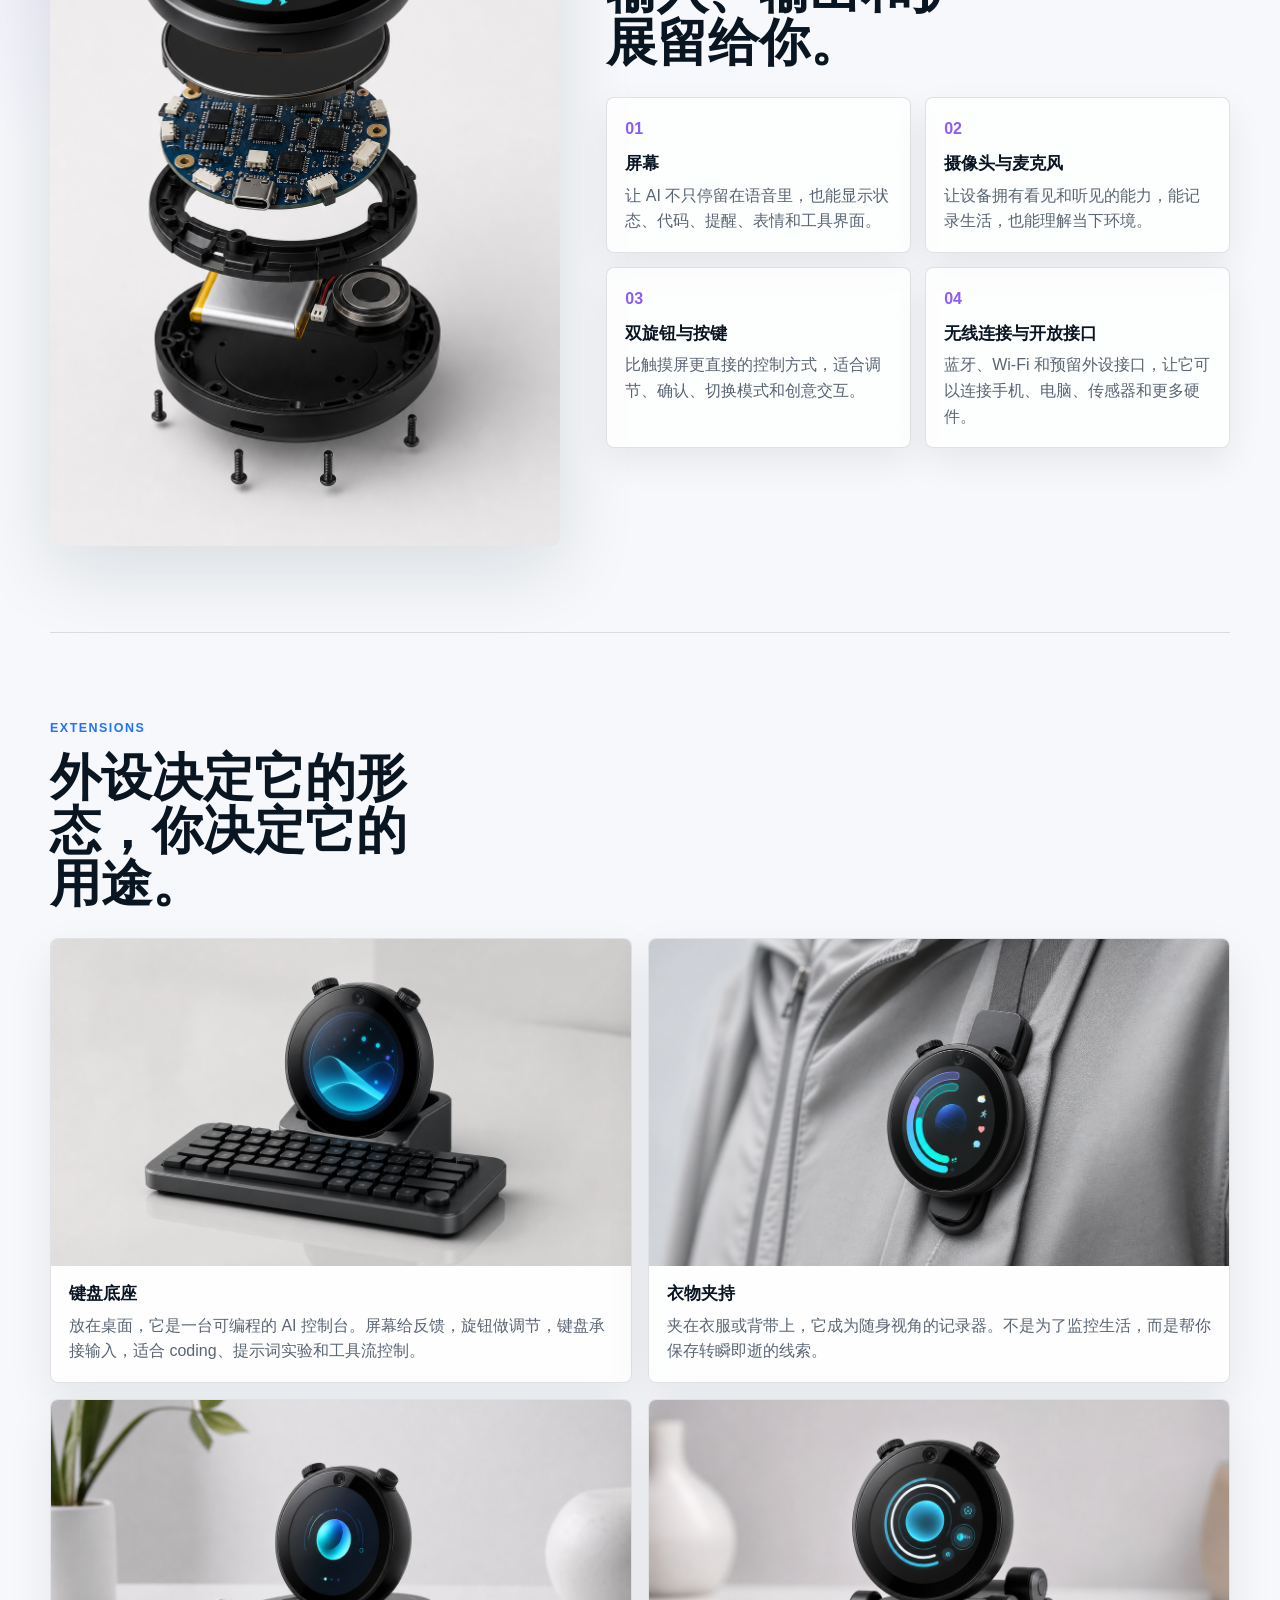
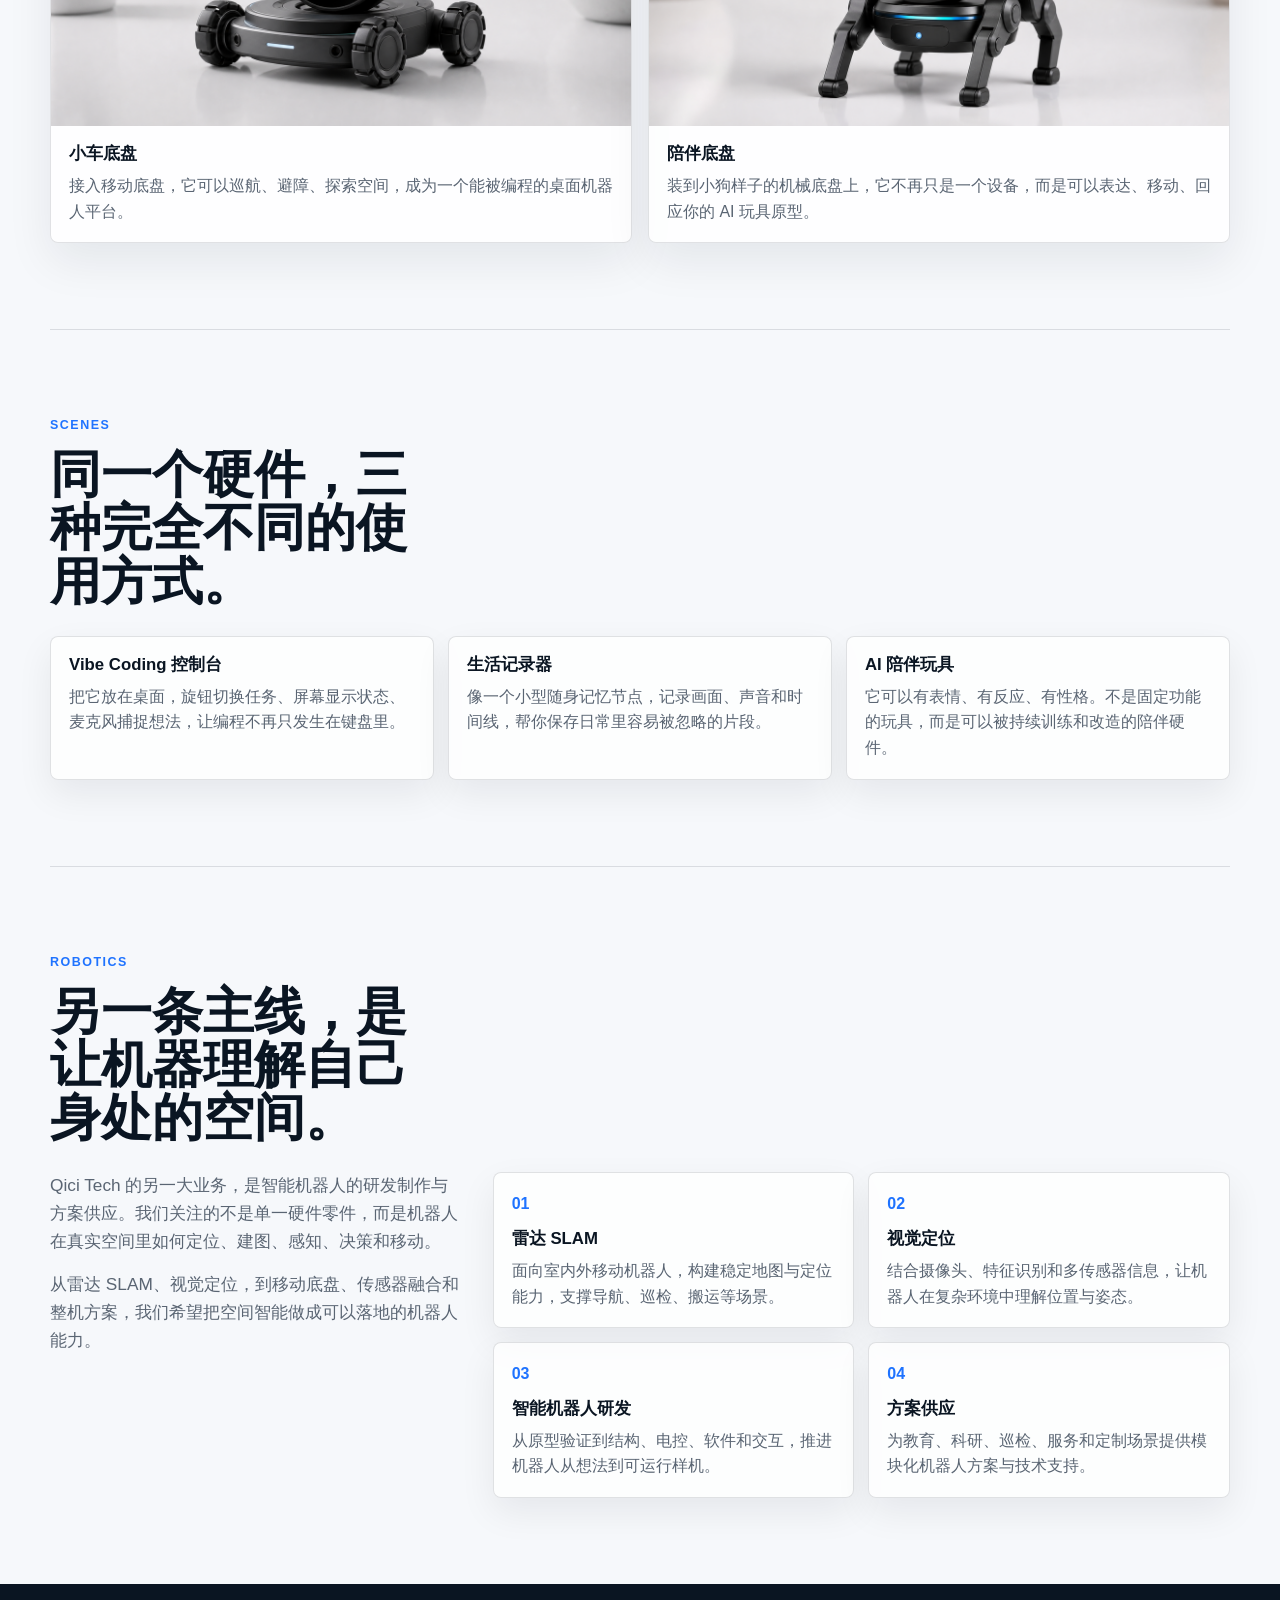
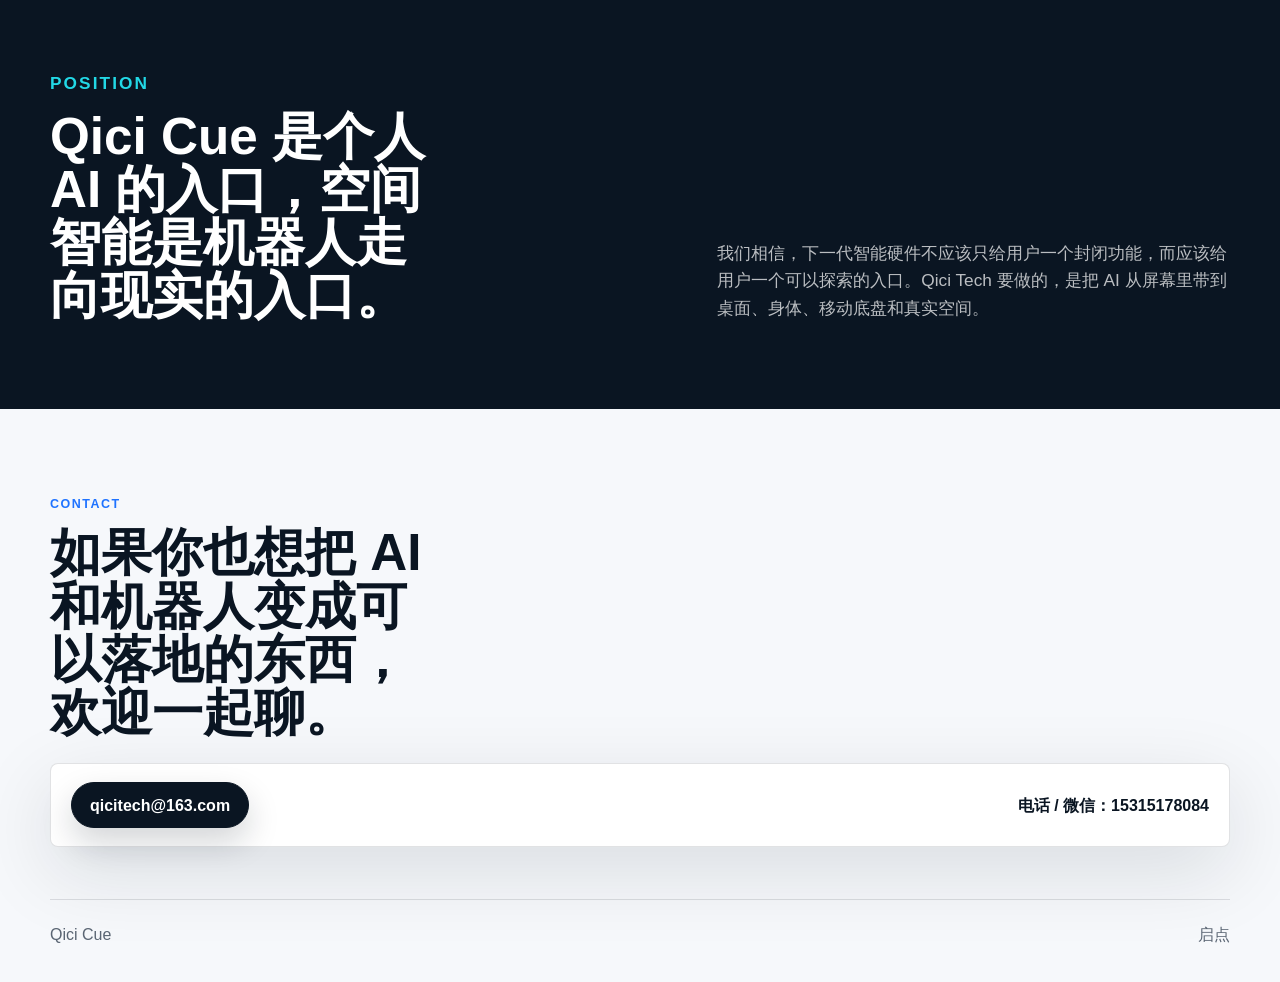
==== commit eaa6e775: "Add robotics and spatial intelligence business" ====
--- a/index.html
+++ b/index.html
@@ -21,6 +21,7 @@
             <a href="#story">故事</a>
             <a href="#hardware">硬件</a>
             <a href="#extensions">扩展</a>
+            <a href="#robotics">机器人</a>
             <a href="#scenes">场景</a>
             <a href="#contact">联系</a>
           </nav>
@@ -154,20 +155,59 @@
         </div>
       </section>
 
+      <section class="section robotics" id="robotics">
+        <div class="section-copy">
+          <p class="eyebrow">Robotics</p>
+          <h2>另一条主线，是让机器理解自己身处的空间。</h2>
+        </div>
+        <div class="robotics-layout">
+          <div class="robotics-lead">
+            <p>
+              Qici Tech 的另一大业务，是智能机器人的研发制作与方案供应。我们关注的不是单一硬件零件，而是机器人在真实空间里如何定位、建图、感知、决策和移动。
+            </p>
+            <p>
+              从雷达 SLAM、视觉定位，到移动底盘、传感器融合和整机方案，我们希望把空间智能做成可以落地的机器人能力。
+            </p>
+          </div>
+          <div class="robotics-grid">
+            <article>
+              <span>01</span>
+              <h3>雷达 SLAM</h3>
+              <p>面向室内外移动机器人，构建稳定地图与定位能力，支撑导航、巡检、搬运等场景。</p>
+            </article>
+            <article>
+              <span>02</span>
+              <h3>视觉定位</h3>
+              <p>结合摄像头、特征识别和多传感器信息，让机器人在复杂环境中理解位置与姿态。</p>
+            </article>
+            <article>
+              <span>03</span>
+              <h3>智能机器人研发</h3>
+              <p>从原型验证到结构、电控、软件和交互，推进机器人从想法到可运行样机。</p>
+            </article>
+            <article>
+              <span>04</span>
+              <h3>方案供应</h3>
+              <p>为教育、科研、巡检、服务和定制场景提供模块化机器人方案与技术支持。</p>
+            </article>
+          </div>
+        </div>
+      </section>
+
       <section class="section statement">
         <div>
           <p class="eyebrow">Position</p>
-          <h2>Qici Cue 不是最终答案，而是让更多答案发生的起点。</h2>
+          <h2>Qici Cue 是个人 AI 的入口，空间智能是机器人走向现实的入口。</h2>
         </div>
         <p>
-          我们相信，下一代个人智能硬件不应该只给用户一个封闭功能，而应该给用户一个可以探索的入口。Qici Cue 要做的，就是把这个入口放到桌面、口袋和生活现场。
+          我们相信，下一代智能硬件不应该只给用户一个封闭功能，而应该给用户一个可以探索的入口。Qici Tech 要做的，是把 AI 从屏幕里带到桌面、身体、移动底盘和真实空间。
         </p>
       </section>
 
       <section class="section contact" id="contact">
         <div class="section-copy">
           <p class="eyebrow">Contact</p>
-          <h2>如果你也想把 AI 变成一个可以触摸的东西，欢迎一起聊。</h2>
+          <h2>如果你也想把 AI 和机器人变成可以落地的东西，欢迎一起聊。</h2>
         </div>
         <div class="contact-row">
           <a class="button primary" href="mailto:qicitech@163.com">qicitech@163.com</a>
--- a/styles.css
+++ b/styles.css
@@ -257,7 +257,8 @@
 }
 
 .feature-list article,
-.scene-grid article {
+.scene-grid article,
+.robotics-grid article {
   background: rgba(255, 255, 255, 0.76);
   border: 1px solid var(--line);
   border-radius: var(--radius);
@@ -274,13 +275,15 @@
 
 .feature-list p,
 .scene-grid p,
+.robotics-grid p,
 .statement p,
 .contact-row {
   color: var(--muted);
 }
 
 .feature-list h3,
-.scene-grid h3 {
+.scene-grid h3,
+.robotics-grid h3 {
   margin-bottom: 8px;
 }
 
@@ -335,6 +338,38 @@
   display: grid;
   grid-template-columns: repeat(3, minmax(0, 1fr));
   gap: 14px;
+}
+
+.robotics {
+  border-top: 1px solid var(--line);
+}
+
+.robotics-layout {
+  margin-top: 28px;
+  display: grid;
+  grid-template-columns: minmax(280px, 0.72fr) minmax(0, 1.28fr);
+  gap: 28px;
+  align-items: start;
+}
+
+.robotics-lead {
+  display: grid;
+  gap: 16px;
+  color: var(--muted);
+  font-size: 1.08rem;
+}
+
+.robotics-grid {
+  display: grid;
+  grid-template-columns: repeat(2, minmax(0, 1fr));
+  gap: 14px;
+}
+
+.robotics-grid span {
+  display: inline-block;
+  margin-bottom: 12px;
+  color: var(--blue);
+  font-weight: 800;
 }
 
 .statement {
@@ -440,6 +475,8 @@
 
   .feature-list,
   .extension-grid,
+  .robotics-layout,
+  .robotics-grid,
   .scene-grid {
     grid-template-columns: 1fr;
   }
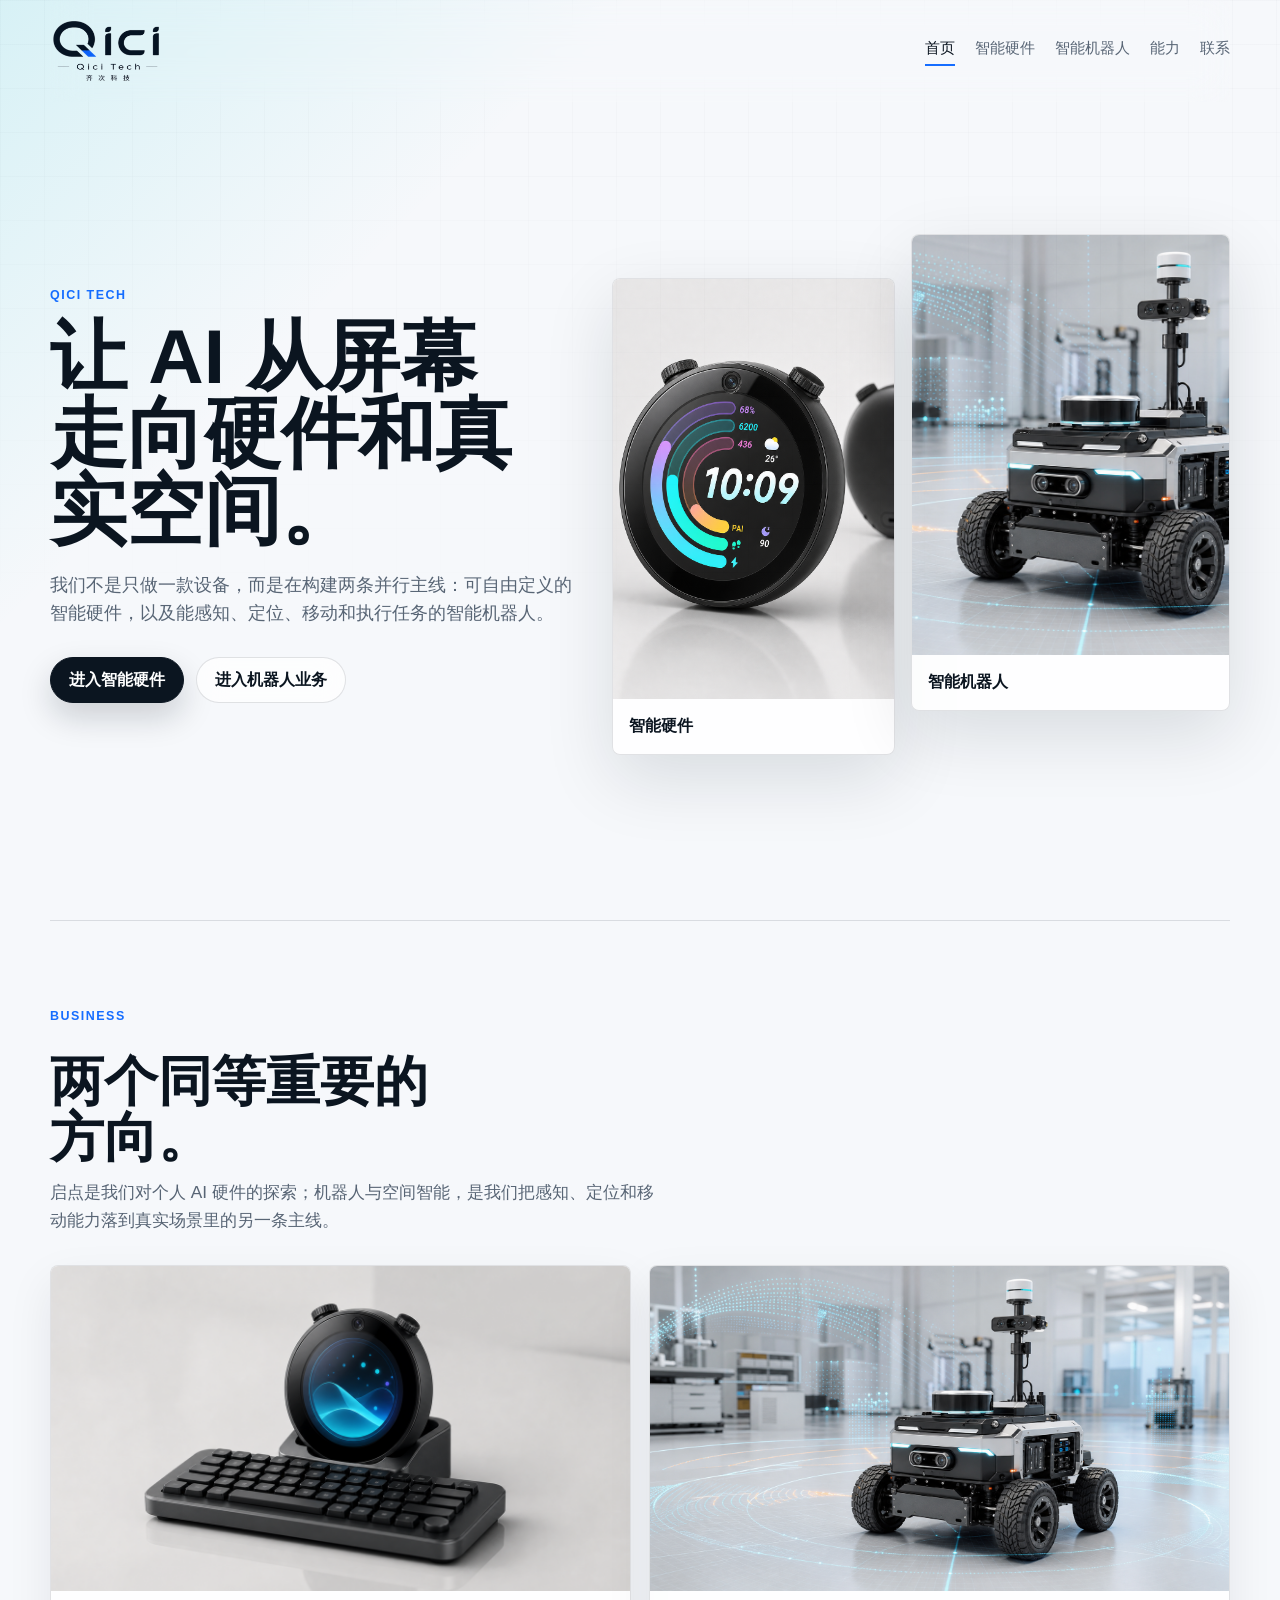
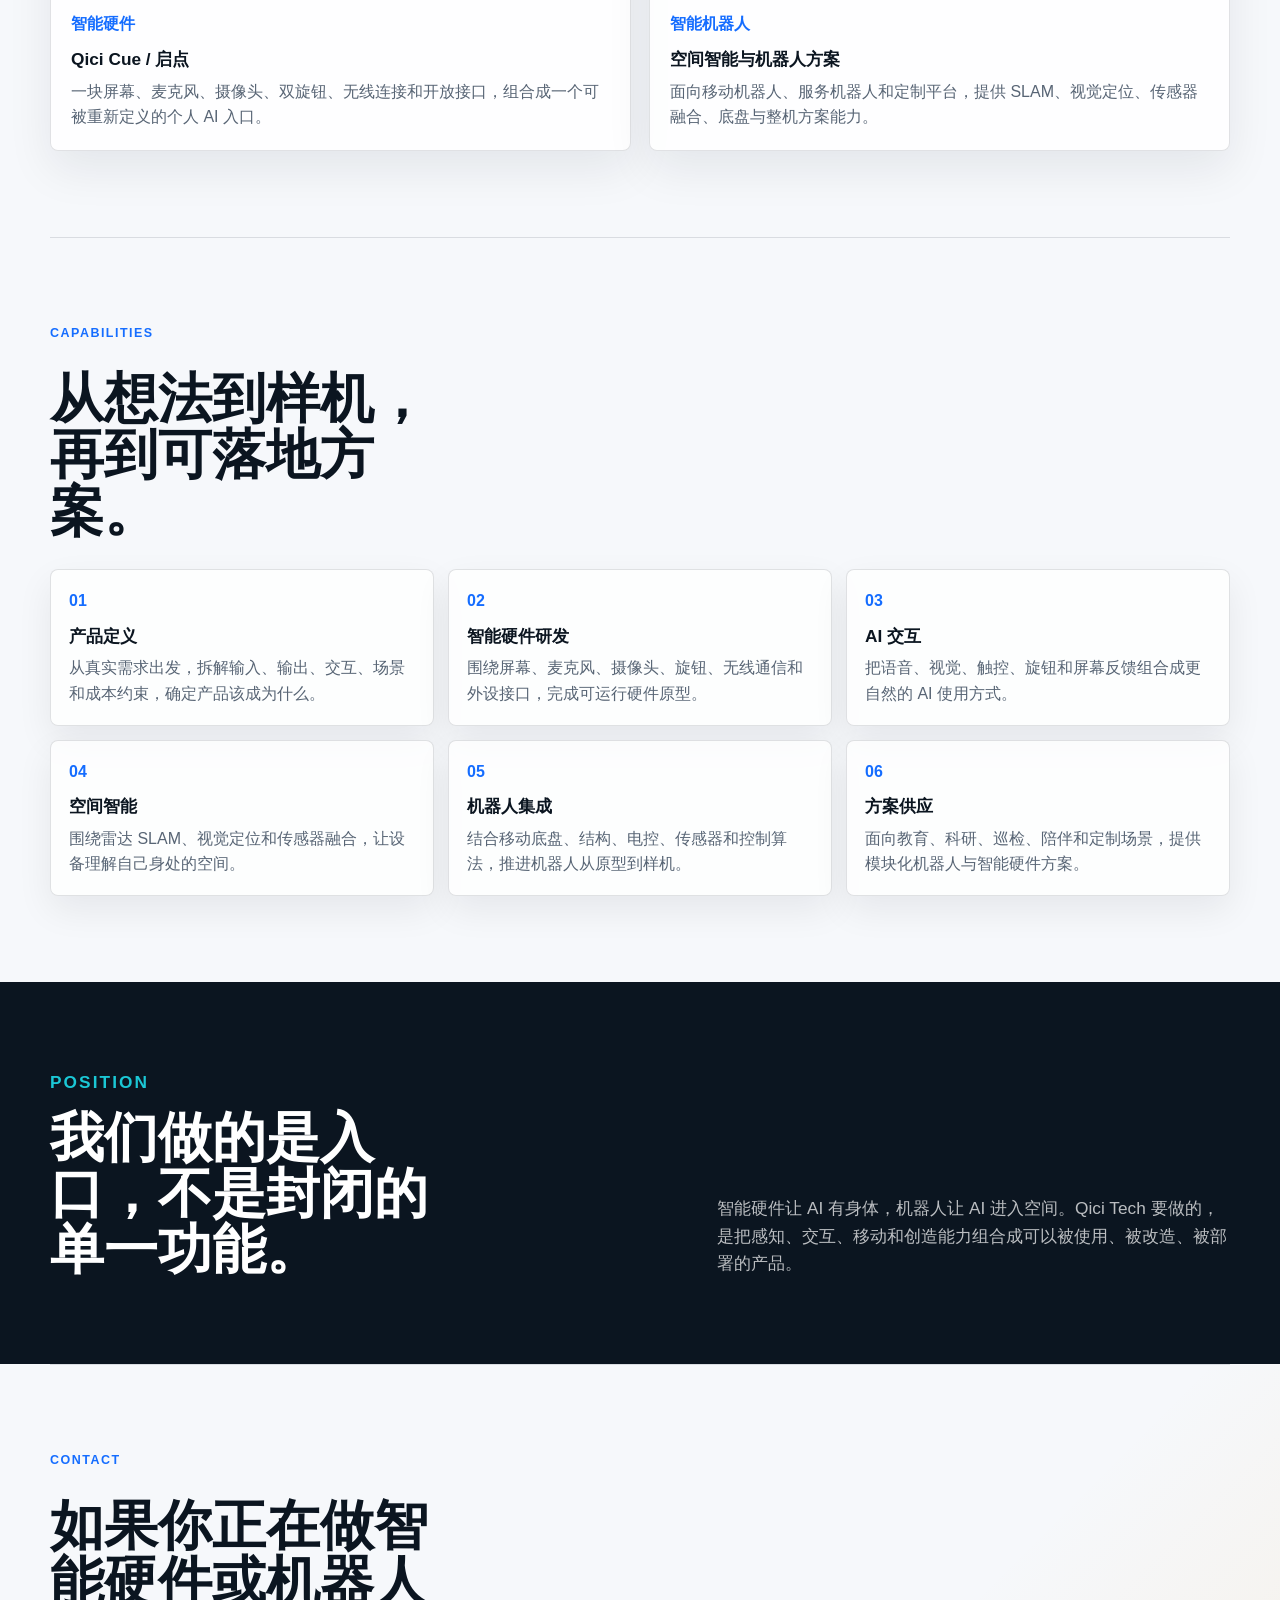
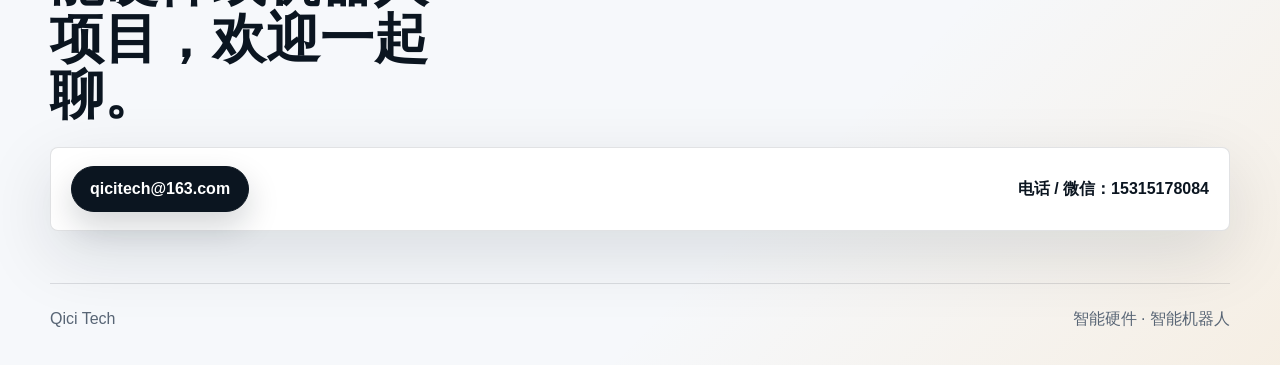
==== commit 5a53ebd2: "Build multipage company site" ====
--- a/index.html
+++ b/index.html
@@ -5,209 +5,139 @@
     <meta name="viewport" content="width=device-width, initial-scale=1" />
     <meta
       name="description"
-      content="Qici Cue 是一台可自由定义的个人 AI 硬件，集屏幕、麦克风、摄像头、双旋钮、无线连接和开放接口于一体。"
+      content="Qici Tech 聚焦智能硬件、AI 交互、空间智能与智能机器人研发，提供从产品定义到机器人方案落地的综合能力。"
     />
-    <title>Qici Cue | 启点</title>
+    <title>Qici Tech | 智能硬件与智能机器人</title>
     <link rel="stylesheet" href="./styles.css" />
   </head>
   <body>
+    <header class="topbar">
+      <a class="brand" href="./index.html" aria-label="Qici Tech 首页">
+        <img src="./assets/logo-transparent.png" alt="Qici Tech" />
+      </a>
+      <nav class="nav" aria-label="主导航">
+        <a href="./index.html" aria-current="page">首页</a>
+        <a href="./cue.html">智能硬件</a>
+        <a href="./robotics.html">智能机器人</a>
+        <a href="#capabilities">能力</a>
+        <a href="#contact">联系</a>
+      </nav>
+    </header>
+
     <main>
-      <section class="hero" id="top">
-        <header class="topbar">
-          <a class="brand" href="#top">
-            <img src="./assets/logo-transparent.png" alt="Qici Tech" />
-          </a>
-          <nav class="nav">
-            <a href="#story">故事</a>
-            <a href="#hardware">硬件</a>
-            <a href="#extensions">扩展</a>
-            <a href="#robotics">机器人</a>
-            <a href="#scenes">场景</a>
-            <a href="#contact">联系</a>
-          </nav>
-        </header>
+      <section class="hero home-hero" id="top">
+        <div class="hero-copy">
+          <p class="eyebrow">Qici Tech</p>
+          <h1>让 AI 从屏幕走向硬件和真实空间。</h1>
+          <p class="lede">
+            我们不是只做一款设备，而是在构建两条并行主线：可自由定义的智能硬件，以及能感知、定位、移动和执行任务的智能机器人。
+          </p>
+          <div class="actions">
+            <a class="button primary" href="./cue.html">进入智能硬件</a>
+            <a class="button secondary" href="./robotics.html">进入机器人业务</a>
+          </div>
+        </div>
 
-        <div class="hero-grid">
-          <div class="hero-copy">
-            <p class="eyebrow">Qici Tech presents</p>
-            <h1 class="product-title">Qici Cue</h1>
-            <p class="product-name-cn">启点</p>
-            <p class="lede">
-              一个可以被你重新定义的 AI 入口。它不是又一块屏幕，也不是又一个开发板。Qici Cue 把感知、控制、连接和表达放进一个小型硬件里，让你的想法可以被看见、被听见、被记录，也可以被编程。
-            </p>
-            <div class="actions">
-              <a class="button primary" href="#story">了解这个想法</a>
-              <a class="button secondary" href="#extensions">看看它能变成什么</a>
-            </div>
-          </div>
-
-          <figure class="hero-product">
-            <img src="./assets/qici-cue-product.png" alt="Qici Cue 产品示意图" />
+        <div class="home-showcase" aria-label="Qici Tech 产品与机器人能力">
+          <figure class="showcase-main">
+            <img src="./assets/qici-cue-product.png" alt="Qici Cue 智能硬件产品图" />
+            <figcaption>智能硬件</figcaption>
+          </figure>
+          <figure class="showcase-secondary">
+            <img src="./assets/robotics-spatial-intelligence.png" alt="智能机器人与空间智能方案图" />
+            <figcaption>智能机器人</figcaption>
           </figure>
         </div>
       </section>
 
-      <section class="section intro" id="story">
-        <div class="section-copy">
-          <p class="eyebrow">Origin</p>
-          <h2>它从一个很朴素的问题开始：我到底能做什么样的智能硬件？</h2>
+      <section class="section business" id="business">
+        <div class="section-heading">
+          <p class="eyebrow">Business</p>
+          <h2>两个同等重要的方向。</h2>
+          <p>
+            启点是我们对个人 AI 硬件的探索；机器人与空间智能，是我们把感知、定位和移动能力落到真实场景里的另一条主线。
+          </p>
         </div>
-        <div class="story-text">
-          <p>
-            一开始，答案并不清楚。智能硬件的方向太多，传感器、机器人、语音助手、玩具、开发板，每一个都像是一个入口，但也都像已经被别人定义过。
-          </p>
-          <p>
-            于是我们换了一个问题：如果不从品类出发，只从真实需求出发，会长出什么？答案逐渐收敛成一个形态：一块屏幕，一个麦克风，一枚摄像头，两个带按压的旋钮，蓝牙、Wi-Fi、充分的外设接口，以及可以被自由定义的软件空间。
-          </p>
-          <p>
-            这就是 Qici Cue。它是一个起点：接上键盘，它可以是 vibe coding 的桌面控制台；夹在衣服上，它可以记录生活；装到底盘上，它可以移动、探索，甚至变成一个有表情、有反馈、有记忆感的 AI 陪伴玩具。
-          </p>
+
+        <div class="business-grid">
+          <a class="business-card" href="./cue.html">
+            <img src="./assets/qici-cue-keyboard-dock.png" alt="Qici Cue 搭配键盘外设" />
+            <div>
+              <span>智能硬件</span>
+              <h3>Qici Cue / 启点</h3>
+              <p>
+                一块屏幕、麦克风、摄像头、双旋钮、无线连接和开放接口，组合成一个可被重新定义的个人 AI 入口。
+              </p>
+            </div>
+          </a>
+
+          <a class="business-card" href="./robotics.html">
+            <img src="./assets/robotics-spatial-intelligence.png" alt="移动机器人空间智能方案" />
+            <div>
+              <span>智能机器人</span>
+              <h3>空间智能与机器人方案</h3>
+              <p>
+                面向移动机器人、服务机器人和定制平台，提供 SLAM、视觉定位、传感器融合、底盘与整机方案能力。
+              </p>
+            </div>
+          </a>
         </div>
       </section>
 
-      <section class="section split" id="hardware">
-        <figure class="product-detail">
-          <img src="./assets/qici-cue-exploded.png" alt="Qici Cue 爆炸结构图" />
-        </figure>
-        <div class="section-copy">
-          <p class="eyebrow">Hardware</p>
-          <h2>不是堆料，是把输入、输出和扩展留给你。</h2>
-          <div class="feature-list">
-            <article>
-              <span>01</span>
-              <h3>屏幕</h3>
-              <p>让 AI 不只停留在语音里，也能显示状态、代码、提醒、表情和工具界面。</p>
-            </article>
-            <article>
-              <span>02</span>
-              <h3>摄像头与麦克风</h3>
-              <p>让设备拥有看见和听见的能力，能记录生活，也能理解当下环境。</p>
-            </article>
-            <article>
-              <span>03</span>
-              <h3>双旋钮与按键</h3>
-              <p>比触摸屏更直接的控制方式，适合调节、确认、切换模式和创意交互。</p>
-            </article>
-            <article>
-              <span>04</span>
-              <h3>无线连接与开放接口</h3>
-              <p>蓝牙、Wi-Fi 和预留外设接口，让它可以连接手机、电脑、传感器和更多硬件。</p>
-            </article>
-          </div>
+      <section class="section capabilities" id="capabilities">
+        <div class="section-heading">
+          <p class="eyebrow">Capabilities</p>
+          <h2>从想法到样机，再到可落地方案。</h2>
         </div>
-      </section>
 
-      <section class="section extensions" id="extensions">
-        <div class="section-copy">
-          <p class="eyebrow">Extensions</p>
-          <h2>外设决定它的形态，你决定它的用途。</h2>
-        </div>
-        <div class="extension-grid">
-          <article class="extension-card large">
-            <img src="./assets/qici-cue-keyboard-dock.png" alt="Qici Cue 搭配键盘底座" />
-            <div>
-              <h3>键盘底座</h3>
-              <p>放在桌面，它是一台可编程的 AI 控制台。屏幕给反馈，旋钮做调节，键盘承接输入，适合 coding、提示词实验和工具流控制。</p>
-            </div>
-          </article>
-          <article class="extension-card">
-            <img src="./assets/qici-cue-wearable-clip.png" alt="Qici Cue 衣物夹持外设" />
-            <div>
-              <h3>衣物夹持</h3>
-              <p>夹在衣服或背带上，它成为随身视角的记录器。不是为了监控生活，而是帮你保存转瞬即逝的线索。</p>
-            </div>
-          </article>
-          <article class="extension-card">
-            <img src="./assets/qici-cue-robot-car.png" alt="Qici Cue 小车底盘外设" />
-            <div>
-              <h3>小车底盘</h3>
-              <p>接入移动底盘，它可以巡航、避障、探索空间，成为一个能被编程的桌面机器人平台。</p>
-            </div>
-          </article>
-          <article class="extension-card large">
-            <img src="./assets/qici-cue-companion-base.png" alt="Qici Cue 四足陪伴底盘" />
-            <div>
-              <h3>陪伴底盘</h3>
-              <p>装到小狗样子的机械底盘上，它不再只是一个设备，而是可以表达、移动、回应你的 AI 玩具原型。</p>
-            </div>
-          </article>
-        </div>
-      </section>
-
-      <section class="section scenes" id="scenes">
-        <div class="section-copy">
-          <p class="eyebrow">Scenes</p>
-          <h2>同一个硬件，三种完全不同的使用方式。</h2>
-        </div>
-        <div class="scene-grid">
+        <div class="capability-grid">
           <article>
-            <h3>Vibe Coding 控制台</h3>
-            <p>把它放在桌面，旋钮切换任务、屏幕显示状态、麦克风捕捉想法，让编程不再只发生在键盘里。</p>
+            <span>01</span>
+            <h3>产品定义</h3>
+            <p>从真实需求出发，拆解输入、输出、交互、场景和成本约束，确定产品该成为什么。</p>
           </article>
           <article>
-            <h3>生活记录器</h3>
-            <p>像一个小型随身记忆节点，记录画面、声音和时间线，帮你保存日常里容易被忽略的片段。</p>
+            <span>02</span>
+            <h3>智能硬件研发</h3>
+            <p>围绕屏幕、麦克风、摄像头、旋钮、无线通信和外设接口，完成可运行硬件原型。</p>
           </article>
           <article>
-            <h3>AI 陪伴玩具</h3>
-            <p>它可以有表情、有反应、有性格。不是固定功能的玩具，而是可以被持续训练和改造的陪伴硬件。</p>
+            <span>03</span>
+            <h3>AI 交互</h3>
+            <p>把语音、视觉、触控、旋钮和屏幕反馈组合成更自然的 AI 使用方式。</p>
           </article>
-        </div>
-      </section>
-
-      <section class="section robotics" id="robotics">
-        <div class="section-copy">
-          <p class="eyebrow">Robotics</p>
-          <h2>另一条主线，是让机器理解自己身处的空间。</h2>
-        </div>
-        <div class="robotics-layout">
-          <div class="robotics-lead">
-            <p>
-              Qici Tech 的另一大业务，是智能机器人的研发制作与方案供应。我们关注的不是单一硬件零件，而是机器人在真实空间里如何定位、建图、感知、决策和移动。
-            </p>
-            <p>
-              从雷达 SLAM、视觉定位，到移动底盘、传感器融合和整机方案，我们希望把空间智能做成可以落地的机器人能力。
-            </p>
-          </div>
-          <div class="robotics-grid">
-            <article>
-              <span>01</span>
-              <h3>雷达 SLAM</h3>
-              <p>面向室内外移动机器人，构建稳定地图与定位能力，支撑导航、巡检、搬运等场景。</p>
-            </article>
-            <article>
-              <span>02</span>
-              <h3>视觉定位</h3>
-              <p>结合摄像头、特征识别和多传感器信息，让机器人在复杂环境中理解位置与姿态。</p>
-            </article>
-            <article>
-              <span>03</span>
-              <h3>智能机器人研发</h3>
-              <p>从原型验证到结构、电控、软件和交互，推进机器人从想法到可运行样机。</p>
-            </article>
-            <article>
-              <span>04</span>
-              <h3>方案供应</h3>
-              <p>为教育、科研、巡检、服务和定制场景提供模块化机器人方案与技术支持。</p>
-            </article>
-          </div>
+          <article>
+            <span>04</span>
+            <h3>空间智能</h3>
+            <p>围绕雷达 SLAM、视觉定位和传感器融合，让设备理解自己身处的空间。</p>
+          </article>
+          <article>
+            <span>05</span>
+            <h3>机器人集成</h3>
+            <p>结合移动底盘、结构、电控、传感器和控制算法，推进机器人从原型到样机。</p>
+          </article>
+          <article>
+            <span>06</span>
+            <h3>方案供应</h3>
+            <p>面向教育、科研、巡检、陪伴和定制场景，提供模块化机器人与智能硬件方案。</p>
+          </article>
         </div>
       </section>
 
       <section class="section statement">
         <div>
           <p class="eyebrow">Position</p>
-          <h2>Qici Cue 是个人 AI 的入口，空间智能是机器人走向现实的入口。</h2>
+          <h2>我们做的是入口，不是封闭的单一功能。</h2>
         </div>
         <p>
-          我们相信，下一代智能硬件不应该只给用户一个封闭功能，而应该给用户一个可以探索的入口。Qici Tech 要做的，是把 AI 从屏幕里带到桌面、身体、移动底盘和真实空间。
+          智能硬件让 AI 有身体，机器人让 AI 进入空间。Qici Tech 要做的，是把感知、交互、移动和创造能力组合成可以被使用、被改造、被部署的产品。
         </p>
       </section>
 
       <section class="section contact" id="contact">
-        <div class="section-copy">
+        <div class="section-heading">
           <p class="eyebrow">Contact</p>
-          <h2>如果你也想把 AI 和机器人变成可以落地的东西，欢迎一起聊。</h2>
+          <h2>如果你正在做智能硬件或机器人项目，欢迎一起聊。</h2>
         </div>
         <div class="contact-row">
           <a class="button primary" href="mailto:qicitech@163.com">qicitech@163.com</a>
@@ -217,8 +147,8 @@
     </main>
 
     <footer class="footer">
-      <span>Qici Cue</span>
-      <span>启点</span>
+      <span>Qici Tech</span>
+      <span>智能硬件 · 智能机器人</span>
     </footer>
   </body>
 </html>
--- a/styles.css
+++ b/styles.css
@@ -1,16 +1,16 @@
 :root {
   color-scheme: light;
   --bg: #f6f8fb;
-  --ink: #0a1522;
-  --muted: #5a6573;
-  --soft: #e6ebf0;
-  --panel: #ffffff;
-  --line: rgba(10, 21, 34, 0.12);
-  --cyan: #22d8e6;
-  --blue: #1f73ff;
-  --violet: #8d5cf6;
-  --warm: #ffb84d;
-  --shadow: 0 24px 80px rgba(10, 21, 34, 0.12);
+  --ink: #0b1520;
+  --muted: #586575;
+  --panel: rgba(255, 255, 255, 0.82);
+  --panel-solid: #ffffff;
+  --line: rgba(11, 21, 32, 0.12);
+  --blue: #156dff;
+  --cyan: #1bc7d5;
+  --violet: #6d5df2;
+  --warm: #f2a93b;
+  --shadow: 0 24px 70px rgba(11, 21, 32, 0.12);
   --radius: 8px;
 }
 
@@ -25,11 +25,11 @@
 body {
   margin: 0;
   font-family: Inter, "Segoe UI", "PingFang SC", "Hiragino Sans GB", "Microsoft YaHei", sans-serif;
+  color: var(--ink);
   background:
-    radial-gradient(circle at 86% 8%, rgba(34, 216, 230, 0.18), transparent 28rem),
-    radial-gradient(circle at 12% 24%, rgba(141, 92, 246, 0.12), transparent 24rem),
+    linear-gradient(135deg, rgba(27, 199, 213, 0.14), transparent 28rem),
+    linear-gradient(315deg, rgba(242, 169, 59, 0.12), transparent 30rem),
     var(--bg);
-  color: var(--ink);
   line-height: 1.6;
 }
 
@@ -39,10 +39,10 @@
   inset: 0;
   pointer-events: none;
   background-image:
-    linear-gradient(rgba(10, 21, 34, 0.035) 1px, transparent 1px),
-    linear-gradient(90deg, rgba(10, 21, 34, 0.035) 1px, transparent 1px);
+    linear-gradient(rgba(11, 21, 32, 0.035) 1px, transparent 1px),
+    linear-gradient(90deg, rgba(11, 21, 32, 0.035) 1px, transparent 1px);
   background-size: 44px 44px;
-  mask-image: linear-gradient(to bottom, rgba(0, 0, 0, 0.7), transparent 70%);
+  mask-image: linear-gradient(to bottom, rgba(0, 0, 0, 0.55), transparent 72%);
 }
 
 a {
@@ -51,24 +51,30 @@
 }
 
 img {
+  display: block;
   max-width: 100%;
-  display: block;
-}
-
-.hero {
-  min-height: 96vh;
-  padding: 22px;
+}
+
+h1,
+h2,
+h3,
+p,
+figure {
+  margin: 0;
 }
 
 .topbar {
-  width: min(1180px, 100%);
+  position: sticky;
+  top: 0;
+  z-index: 10;
+  width: min(1180px, calc(100% - 44px));
   margin: 0 auto;
+  padding: 18px 0;
   display: flex;
   align-items: center;
   justify-content: space-between;
-  gap: 20px;
-  position: relative;
-  z-index: 2;
+  gap: 24px;
+  backdrop-filter: blur(18px);
 }
 
 .brand img {
@@ -79,30 +85,50 @@
 .nav {
   display: flex;
   align-items: center;
-  gap: 22px;
+  gap: 20px;
   color: var(--muted);
   font-size: 0.95rem;
 }
 
-.nav a:hover {
+.nav a {
+  border-bottom: 2px solid transparent;
+  padding-bottom: 4px;
+}
+
+.nav a:hover,
+.nav a[aria-current="page"] {
   color: var(--ink);
+  border-color: var(--blue);
+}
+
+.hero {
+  width: min(1180px, calc(100% - 44px));
+  margin: 0 auto;
+  min-height: calc(100vh - 82px);
+  padding: 54px 0 86px;
+}
+
+.home-hero {
+  display: grid;
+  grid-template-columns: minmax(0, 0.92fr) minmax(360px, 1.08fr);
+  gap: 36px;
+  align-items: center;
 }
 
 .hero-grid {
-  width: min(1180px, 100%);
-  margin: 24px auto 0;
-  display: grid;
-  grid-template-columns: minmax(0, 1fr) minmax(320px, 0.92fr);
-  gap: 28px;
+  display: grid;
+  grid-template-columns: minmax(0, 1fr) minmax(340px, 0.92fr);
+  gap: 34px;
   align-items: center;
 }
 
 .hero-copy {
-  padding: 6vh 0;
+  position: relative;
+  z-index: 1;
 }
 
 .eyebrow {
-  margin: 0 0 12px;
+  margin-bottom: 12px;
   color: var(--blue);
   font-size: 0.78rem;
   font-weight: 800;
@@ -110,50 +136,58 @@
   text-transform: uppercase;
 }
 
-h1,
-h2,
-h3,
-p {
-  margin: 0;
-}
-
 h1 {
-  max-width: 10.5ch;
-  font-size: clamp(2.9rem, 5.2vw, 5.7rem);
+  max-width: 11ch;
+  font-size: clamp(3.1rem, 6vw, 6.1rem);
   line-height: 1;
+  letter-spacing: 0;
+}
+
+h2 {
+  max-width: 14ch;
+  font-size: clamp(2rem, 4.2vw, 4.2rem);
+  line-height: 1.05;
+  letter-spacing: 0;
+}
+
+h3 {
+  font-size: 1.08rem;
+  line-height: 1.25;
 }
 
 .product-title {
   max-width: none;
-  font-size: clamp(4.2rem, 8.5vw, 8.8rem);
+  font-size: clamp(4.4rem, 8.8vw, 8.8rem);
   line-height: 0.92;
-  letter-spacing: 0;
 }
 
 .product-name-cn {
   margin-top: 10px;
-  font-size: clamp(1.6rem, 3vw, 3.2rem);
+  color: var(--blue);
+  font-size: clamp(1.7rem, 3.2vw, 3.3rem);
   font-weight: 800;
   letter-spacing: 0.22em;
-  color: var(--blue);
-}
-
-h2 {
-  max-width: 14ch;
-  font-size: clamp(2rem, 4vw, 4.4rem);
-  line-height: 1.04;
-}
-
-h3 {
-  font-size: 1.05rem;
-  line-height: 1.25;
+}
+
+.lede,
+.section-heading > p:not(.eyebrow),
+.story-text,
+.business-card p,
+.capability-grid p,
+.feature-list p,
+.extension-card p,
+.scene-grid p,
+.solution-grid p,
+.process-row p,
+.statement p,
+.contact-row {
+  color: var(--muted);
 }
 
 .lede {
   margin-top: 22px;
   max-width: 58ch;
-  color: var(--muted);
-  font-size: 1.08rem;
+  font-size: 1.1rem;
 }
 
 .actions {
@@ -168,10 +202,10 @@
   display: inline-flex;
   align-items: center;
   justify-content: center;
+  border: 1px solid var(--line);
   border-radius: 999px;
   padding: 0 18px;
-  border: 1px solid var(--line);
-  font-weight: 700;
+  font-weight: 750;
   transition: transform 0.18s ease, box-shadow 0.18s ease;
 }
 
@@ -180,207 +214,218 @@
 }
 
 .primary {
+  color: #fff;
   background: var(--ink);
-  color: #fff;
   border-color: var(--ink);
-  box-shadow: 0 14px 32px rgba(10, 21, 34, 0.18);
+  box-shadow: 0 14px 32px rgba(11, 21, 32, 0.18);
 }
 
 .secondary {
-  background: rgba(255, 255, 255, 0.68);
+  background: rgba(255, 255, 255, 0.72);
   backdrop-filter: blur(14px);
 }
 
+.home-showcase {
+  display: grid;
+  grid-template-columns: 0.94fr 1.06fr;
+  gap: 16px;
+  align-items: stretch;
+}
+
+.showcase-main,
+.showcase-secondary {
+  overflow: hidden;
+  border: 1px solid var(--line);
+  border-radius: var(--radius);
+  background: var(--panel);
+  box-shadow: var(--shadow);
+}
+
+.showcase-main {
+  margin-top: 44px;
+}
+
+.showcase-secondary {
+  margin-bottom: 44px;
+}
+
+.showcase-main img,
+.showcase-secondary img {
+  width: 100%;
+  height: 420px;
+  object-fit: cover;
+}
+
+.showcase-main figcaption,
+.showcase-secondary figcaption {
+  padding: 14px 16px 16px;
+  color: var(--ink);
+  font-weight: 800;
+}
+
 .hero-product {
-  margin: 0;
   position: relative;
 }
 
 .hero-product::before {
   content: "";
   position: absolute;
-  inset: 10% 3% 2% 3%;
+  inset: 12% 4% 0;
   z-index: -1;
   border-radius: 50%;
-  background: linear-gradient(135deg, rgba(34, 216, 230, 0.26), rgba(31, 115, 255, 0.12));
+  background: linear-gradient(135deg, rgba(27, 199, 213, 0.28), rgba(21, 109, 255, 0.12));
   filter: blur(28px);
 }
 
 .hero-product img {
-  width: min(500px, 100%);
+  width: min(520px, 100%);
   margin-left: auto;
   border-radius: var(--radius);
-  filter: drop-shadow(0 30px 52px rgba(10, 21, 34, 0.2));
+  filter: drop-shadow(0 30px 52px rgba(11, 21, 32, 0.2));
 }
 
 .section {
   width: min(1180px, calc(100% - 44px));
   margin: 0 auto;
   padding: 86px 0;
-}
-
-.intro {
-  display: grid;
-  grid-template-columns: minmax(260px, 0.78fr) minmax(0, 1.22fr);
+  border-top: 1px solid var(--line);
+}
+
+.section-heading {
+  display: grid;
+  gap: 14px;
+}
+
+.section-heading > p:not(.eyebrow) {
+  max-width: 64ch;
+  font-size: 1.08rem;
+}
+
+.intro,
+.split {
+  display: grid;
+  grid-template-columns: minmax(280px, 0.82fr) minmax(0, 1.18fr);
   gap: 42px;
-  border-top: 1px solid var(--line);
+  align-items: center;
 }
 
 .story-text {
   display: grid;
   gap: 18px;
-  color: var(--muted);
   font-size: 1.08rem;
 }
 
-.split {
-  display: grid;
-  grid-template-columns: minmax(340px, 0.9fr) minmax(0, 1.1fr);
-  gap: 46px;
-  align-items: center;
-}
-
-.product-detail {
-  margin: 0;
-}
-
-.product-detail img {
-  border-radius: var(--radius);
-  box-shadow: var(--shadow);
-}
-
-.feature-list {
-  margin-top: 28px;
+.business-grid,
+.extension-grid {
+  margin-top: 30px;
   display: grid;
   grid-template-columns: repeat(2, minmax(0, 1fr));
-  gap: 14px;
-}
-
-.feature-list article,
-.scene-grid article,
-.robotics-grid article {
-  background: rgba(255, 255, 255, 0.76);
-  border: 1px solid var(--line);
-  border-radius: var(--radius);
-  padding: 18px;
-  box-shadow: 0 14px 36px rgba(10, 21, 34, 0.07);
-}
-
-.feature-list span {
-  display: inline-block;
-  margin-bottom: 12px;
-  color: var(--violet);
-  font-weight: 800;
-}
-
-.feature-list p,
-.scene-grid p,
-.robotics-grid p,
-.statement p,
-.contact-row {
-  color: var(--muted);
-}
-
-.feature-list h3,
-.scene-grid h3,
-.robotics-grid h3 {
-  margin-bottom: 8px;
-}
-
-.scenes {
-  border-top: 1px solid var(--line);
-}
-
-.extensions {
-  border-top: 1px solid var(--line);
-}
-
-.extension-grid {
-  margin-top: 28px;
-  display: grid;
-  grid-template-columns: repeat(2, minmax(0, 1fr));
-  gap: 16px;
-}
-
+  gap: 18px;
+}
+
+.business-card,
 .extension-card {
-  min-height: 100%;
   overflow: hidden;
   border: 1px solid var(--line);
   border-radius: var(--radius);
-  background: rgba(255, 255, 255, 0.82);
-  box-shadow: 0 18px 46px rgba(10, 21, 34, 0.08);
-}
-
-.extension-card.large {
-  grid-column: span 1;
-}
-
+  background: var(--panel);
+  box-shadow: 0 18px 46px rgba(11, 21, 32, 0.08);
+}
+
+.business-card {
+  display: grid;
+  grid-template-rows: auto 1fr;
+  transition: transform 0.18s ease, box-shadow 0.18s ease;
+}
+
+.business-card:hover {
+  transform: translateY(-2px);
+  box-shadow: var(--shadow);
+}
+
+.business-card img,
 .extension-card img {
   width: 100%;
   aspect-ratio: 16 / 9;
   object-fit: cover;
 }
 
+.business-card div,
 .extension-card div {
-  padding: 18px;
-}
-
-.extension-card h3 {
-  margin-bottom: 8px;
-}
-
-.extension-card p {
-  color: var(--muted);
-}
-
-.scene-grid {
-  margin-top: 28px;
-  display: grid;
-  grid-template-columns: repeat(3, minmax(0, 1fr));
-  gap: 14px;
-}
-
-.robotics {
-  border-top: 1px solid var(--line);
-}
-
-.robotics-layout {
-  margin-top: 28px;
-  display: grid;
-  grid-template-columns: minmax(280px, 0.72fr) minmax(0, 1.28fr);
-  gap: 28px;
-  align-items: start;
-}
-
-.robotics-lead {
-  display: grid;
-  gap: 16px;
-  color: var(--muted);
-  font-size: 1.08rem;
-}
-
-.robotics-grid {
-  display: grid;
-  grid-template-columns: repeat(2, minmax(0, 1fr));
-  gap: 14px;
-}
-
-.robotics-grid span {
+  padding: 20px;
+}
+
+.business-card span,
+.capability-grid span,
+.feature-list span,
+.solution-grid span,
+.process-row span {
   display: inline-block;
   margin-bottom: 12px;
   color: var(--blue);
-  font-weight: 800;
+  font-weight: 850;
+}
+
+.business-card h3,
+.extension-card h3,
+.capability-grid h3,
+.feature-list h3,
+.scene-grid h3,
+.solution-grid h3 {
+  margin-bottom: 8px;
+}
+
+.capability-grid,
+.feature-list,
+.scene-grid,
+.solution-grid,
+.process-row {
+  margin-top: 30px;
+  display: grid;
+  gap: 14px;
+}
+
+.capability-grid,
+.solution-grid {
+  grid-template-columns: repeat(3, minmax(0, 1fr));
+}
+
+.feature-list,
+.process-row {
+  grid-template-columns: repeat(2, minmax(0, 1fr));
+}
+
+.scene-grid {
+  grid-template-columns: repeat(3, minmax(0, 1fr));
+}
+
+.capability-grid article,
+.feature-list article,
+.scene-grid article,
+.solution-grid article,
+.process-row article {
+  min-height: 100%;
+  border: 1px solid var(--line);
+  border-radius: var(--radius);
+  background: rgba(255, 255, 255, 0.76);
+  padding: 18px;
+  box-shadow: 0 14px 36px rgba(11, 21, 32, 0.07);
+}
+
+.product-detail img {
+  border-radius: var(--radius);
+  box-shadow: var(--shadow);
 }
 
 .statement {
+  width: 100%;
+  max-width: none;
   display: grid;
   grid-template-columns: minmax(260px, 1fr) minmax(280px, 0.82fr);
   gap: 42px;
   align-items: end;
+  color: #fff;
   background: var(--ink);
-  color: #fff;
-  width: 100%;
-  max-width: none;
   padding: 86px max(22px, calc((100vw - 1180px) / 2));
 }
 
@@ -389,8 +434,8 @@
 }
 
 .statement p {
+  color: rgba(255, 255, 255, 0.72);
   font-size: 1.08rem;
-  color: rgba(255, 255, 255, 0.72);
 }
 
 .contact {
@@ -406,13 +451,13 @@
   padding: 18px 20px;
   border: 1px solid var(--line);
   border-radius: var(--radius);
-  background: var(--panel);
+  background: var(--panel-solid);
   box-shadow: var(--shadow);
 }
 
 .contact-link {
   color: var(--ink);
-  font-weight: 700;
+  font-weight: 750;
 }
 
 .footer {
@@ -421,15 +466,16 @@
   padding: 22px 0 34px;
   display: flex;
   justify-content: space-between;
+  gap: 16px;
   color: var(--muted);
   border-top: 1px solid var(--line);
 }
 
-@media (max-width: 920px) {
-  .hero {
-    padding: 18px;
-  }
-
+.footer a:hover {
+  color: var(--ink);
+}
+
+@media (max-width: 960px) {
   .topbar,
   .contact-row,
   .footer {
@@ -442,6 +488,19 @@
     gap: 14px;
   }
 
+  .hero,
+  .section,
+  .footer,
+  .topbar {
+    width: min(1180px, calc(100% - 36px));
+  }
+
+  .hero {
+    min-height: auto;
+    padding: 34px 0 62px;
+  }
+
+  .home-hero,
   .hero-grid,
   .intro,
   .split,
@@ -449,40 +508,45 @@
     grid-template-columns: 1fr;
   }
 
-  .hero-grid {
-    margin-top: 28px;
-  }
-
-  .hero-copy {
-    padding: 4vh 0 0;
+  .home-showcase,
+  .business-grid,
+  .extension-grid,
+  .capability-grid,
+  .feature-list,
+  .scene-grid,
+  .solution-grid,
+  .process-row {
+    grid-template-columns: 1fr;
+  }
+
+  .showcase-main,
+  .showcase-secondary {
+    margin: 0;
+  }
+
+  .showcase-main img,
+  .showcase-secondary img {
+    height: auto;
   }
 
   h1 {
-    font-size: clamp(2.7rem, 13vw, 4.2rem);
+    max-width: 12ch;
+    font-size: clamp(2.8rem, 13vw, 4.4rem);
+  }
+
+  h2 {
+    max-width: 16ch;
   }
 
   .product-title {
-    font-size: clamp(3.7rem, 18vw, 5.6rem);
+    font-size: clamp(3.7rem, 18vw, 5.8rem);
   }
 
   .product-name-cn {
     font-size: 1.7rem;
   }
 
-  h2 {
-    max-width: 16ch;
-  }
-
-  .feature-list,
-  .extension-grid,
-  .robotics-layout,
-  .robotics-grid,
-  .scene-grid {
-    grid-template-columns: 1fr;
-  }
-
   .section {
-    width: min(1180px, calc(100% - 36px));
     padding: 60px 0;
   }
 
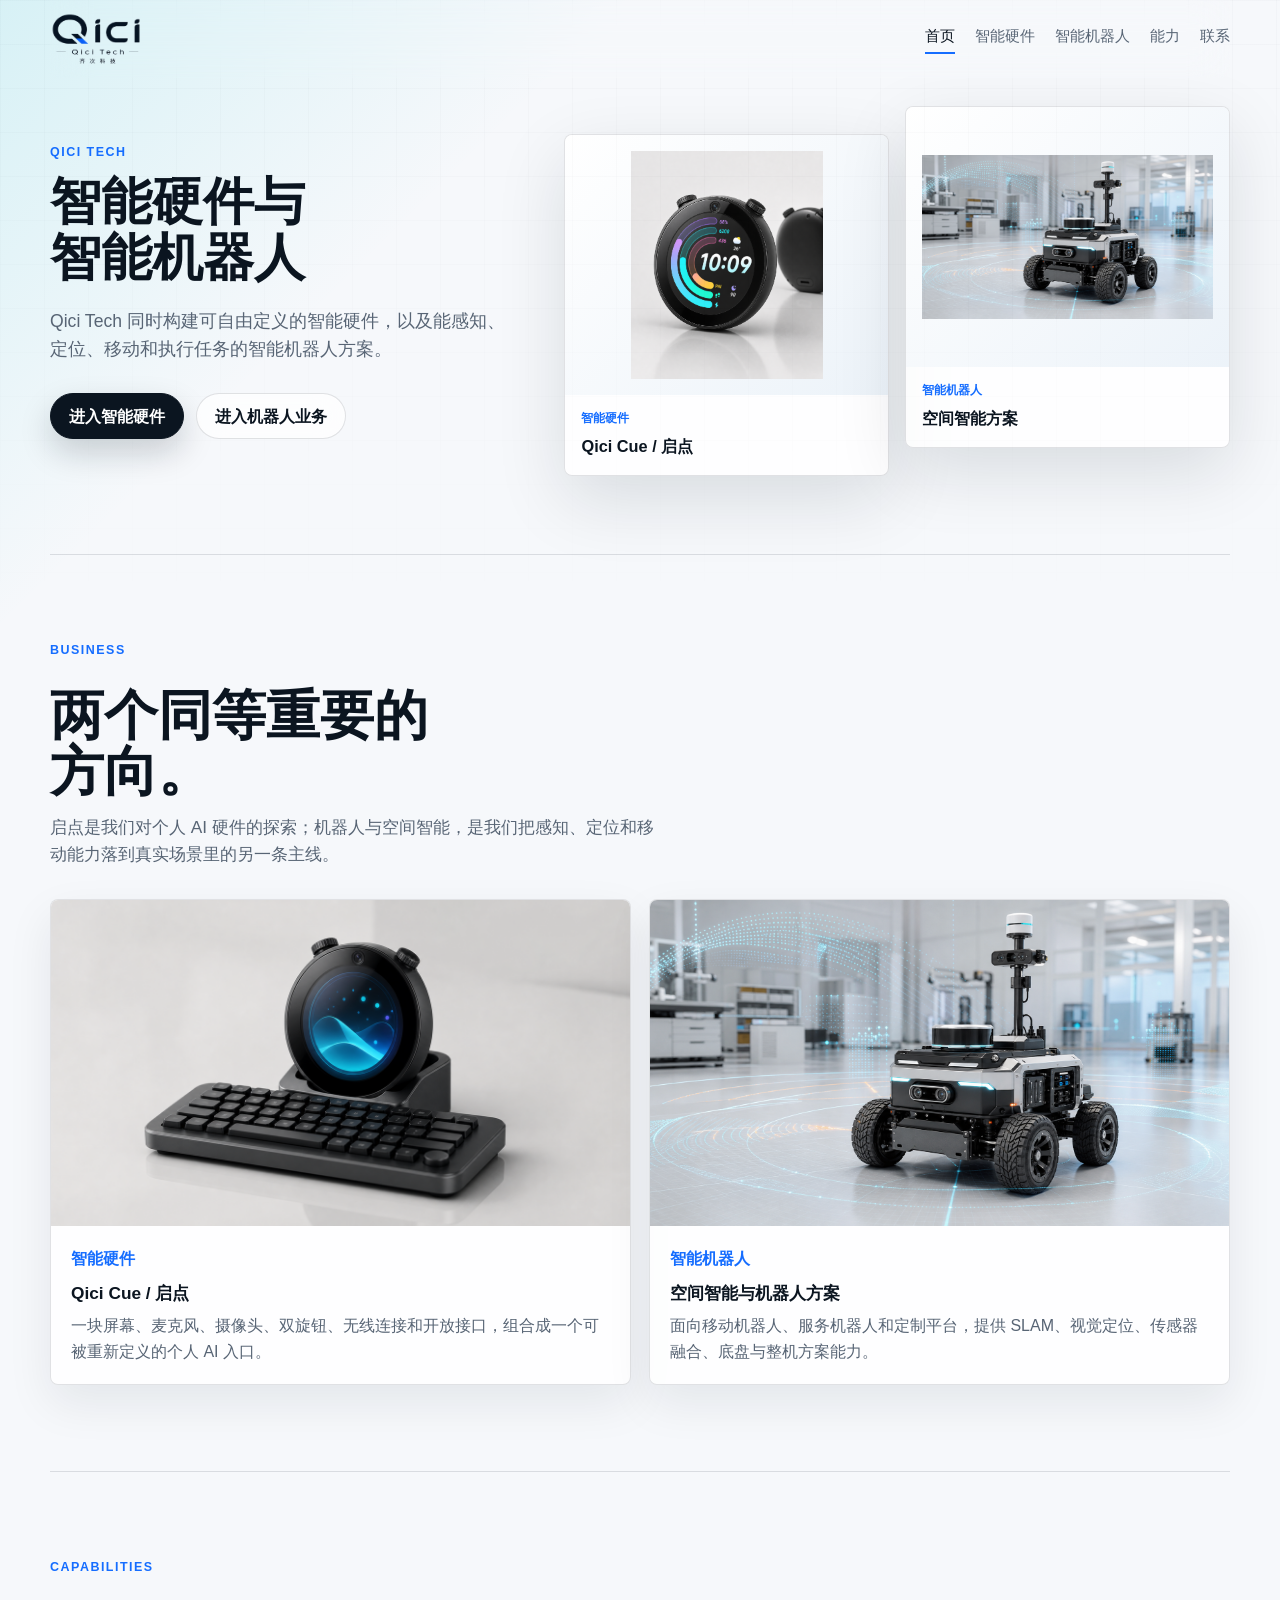
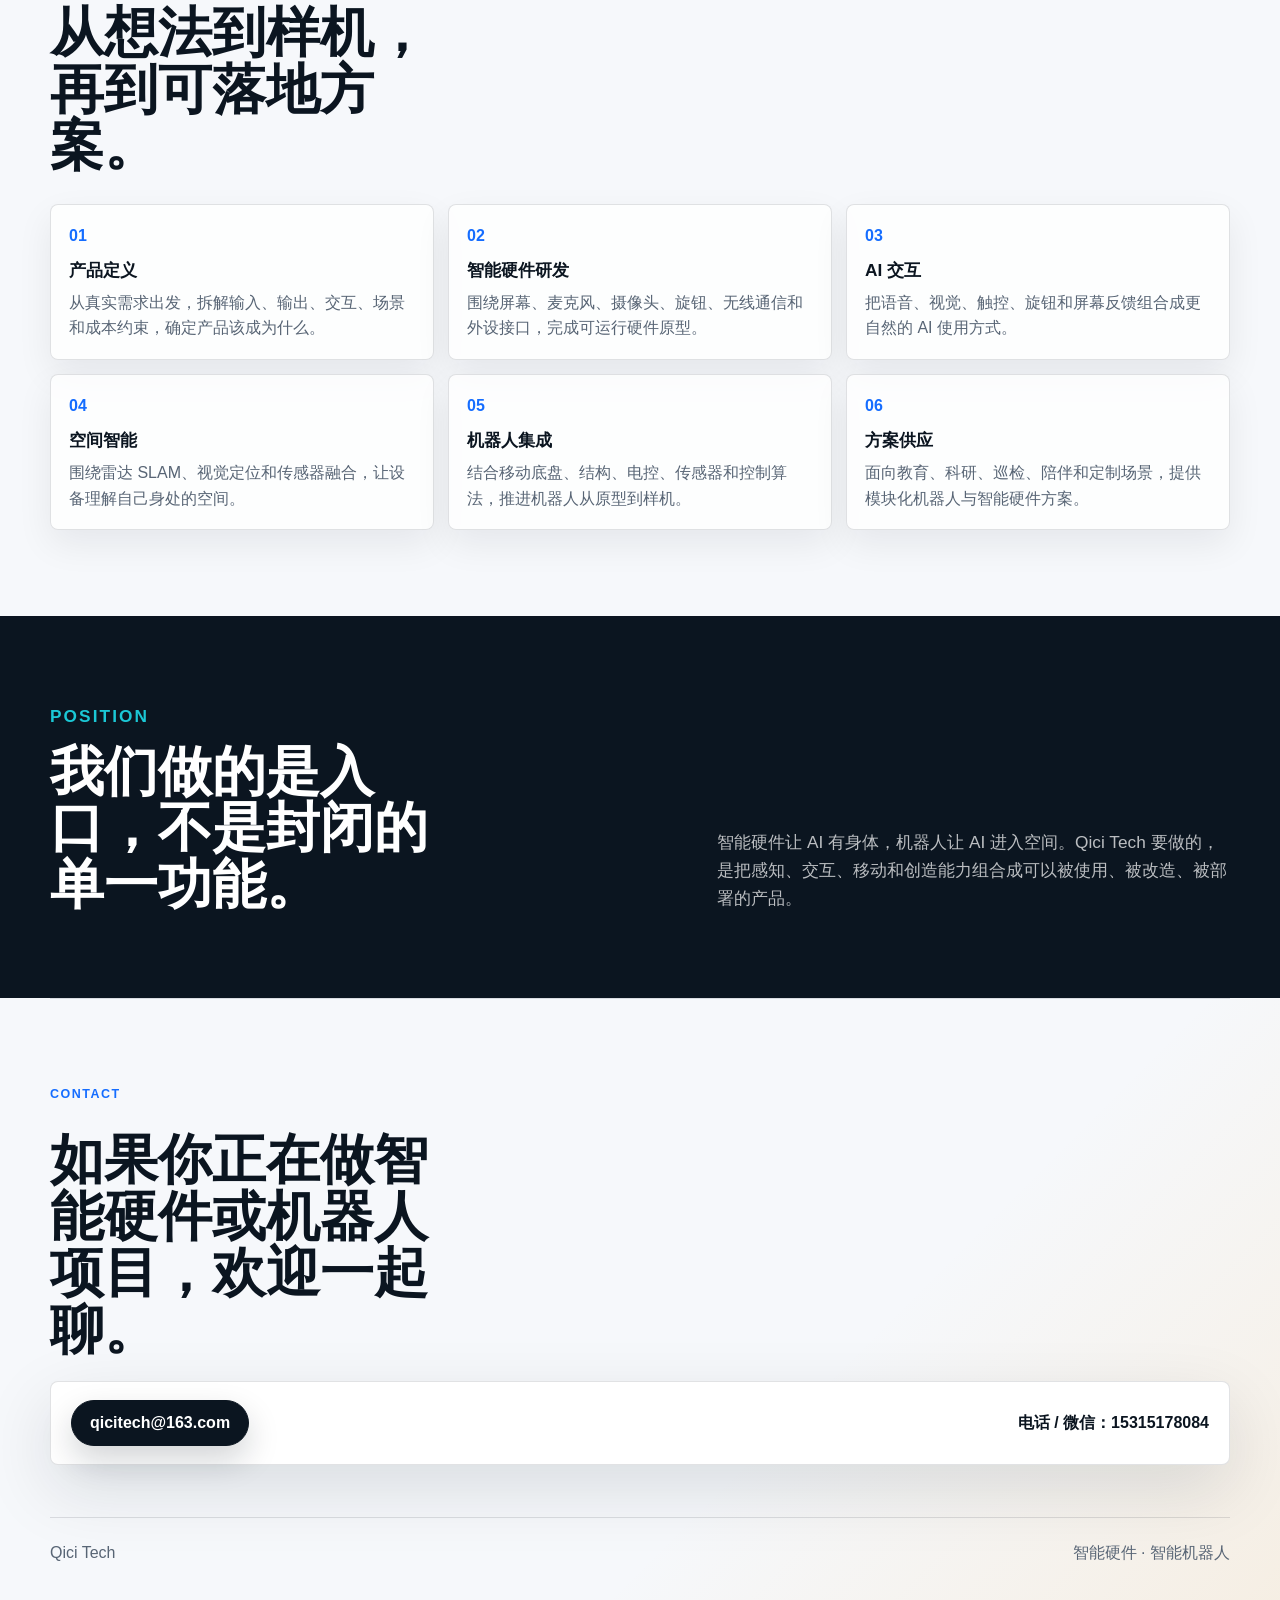
==== commit 2a487995: "Fix homepage layout" ====
--- a/index.html
+++ b/index.html
@@ -8,7 +8,7 @@
       content="Qici Tech 聚焦智能硬件、AI 交互、空间智能与智能机器人研发，提供从产品定义到机器人方案落地的综合能力。"
     />
     <title>Qici Tech | 智能硬件与智能机器人</title>
-    <link rel="stylesheet" href="./styles.css" />
+    <link rel="stylesheet" href="./styles.css?v=20260701-homefix" />
   </head>
   <body>
     <header class="topbar">
@@ -28,9 +28,9 @@
       <section class="hero home-hero" id="top">
         <div class="hero-copy">
           <p class="eyebrow">Qici Tech</p>
-          <h1>让 AI 从屏幕走向硬件和真实空间。</h1>
+          <h1 class="home-title">智能硬件与智能机器人</h1>
           <p class="lede">
-            我们不是只做一款设备，而是在构建两条并行主线：可自由定义的智能硬件，以及能感知、定位、移动和执行任务的智能机器人。
+            Qici Tech 同时构建可自由定义的智能硬件，以及能感知、定位、移动和执行任务的智能机器人方案。
           </p>
           <div class="actions">
             <a class="button primary" href="./cue.html">进入智能硬件</a>
@@ -41,11 +41,17 @@
         <div class="home-showcase" aria-label="Qici Tech 产品与机器人能力">
           <figure class="showcase-main">
             <img src="./assets/qici-cue-product.png" alt="Qici Cue 智能硬件产品图" />
-            <figcaption>智能硬件</figcaption>
+            <figcaption>
+              <span>智能硬件</span>
+              <strong>Qici Cue / 启点</strong>
+            </figcaption>
           </figure>
           <figure class="showcase-secondary">
             <img src="./assets/robotics-spatial-intelligence.png" alt="智能机器人与空间智能方案图" />
-            <figcaption>智能机器人</figcaption>
+            <figcaption>
+              <span>智能机器人</span>
+              <strong>空间智能方案</strong>
+            </figcaption>
           </figure>
         </div>
       </section>
--- a/styles.css
+++ b/styles.css
@@ -69,7 +69,7 @@
   z-index: 10;
   width: min(1180px, calc(100% - 44px));
   margin: 0 auto;
-  padding: 18px 0;
+  padding: 12px 0;
   display: flex;
   align-items: center;
   justify-content: space-between;
@@ -78,7 +78,7 @@
 }
 
 .brand img {
-  width: 112px;
+  width: 92px;
   height: auto;
 }
 
@@ -104,15 +104,16 @@
 .hero {
   width: min(1180px, calc(100% - 44px));
   margin: 0 auto;
-  min-height: calc(100vh - 82px);
-  padding: 54px 0 86px;
+  min-height: auto;
+  padding: 44px 0 78px;
 }
 
 .home-hero {
   display: grid;
-  grid-template-columns: minmax(0, 0.92fr) minmax(360px, 1.08fr);
-  gap: 36px;
-  align-items: center;
+  grid-template-columns: minmax(0, 0.82fr) minmax(420px, 1.18fr);
+  gap: 52px;
+  align-items: center;
+  padding-top: 28px;
 }
 
 .hero-grid {
@@ -141,6 +142,12 @@
   font-size: clamp(3.1rem, 6vw, 6.1rem);
   line-height: 1;
   letter-spacing: 0;
+}
+
+.home-title {
+  max-width: 10ch;
+  font-size: clamp(2.7rem, 4vw, 4.25rem);
+  line-height: 1.08;
 }
 
 h2 {
@@ -227,9 +234,9 @@
 
 .home-showcase {
   display: grid;
-  grid-template-columns: 0.94fr 1.06fr;
+  grid-template-columns: repeat(2, minmax(0, 1fr));
   gap: 16px;
-  align-items: stretch;
+  align-items: center;
 }
 
 .showcase-main,
@@ -242,25 +249,40 @@
 }
 
 .showcase-main {
-  margin-top: 44px;
+  margin-top: 28px;
 }
 
 .showcase-secondary {
-  margin-bottom: 44px;
+  margin-bottom: 28px;
 }
 
 .showcase-main img,
 .showcase-secondary img {
   width: 100%;
-  height: 420px;
-  object-fit: cover;
+  height: 260px;
+  object-fit: contain;
+  padding: 16px;
+  background: linear-gradient(135deg, rgba(255, 255, 255, 0.86), rgba(230, 239, 247, 0.74));
 }
 
 .showcase-main figcaption,
 .showcase-secondary figcaption {
   padding: 14px 16px 16px;
   color: var(--ink);
-  font-weight: 800;
+  display: grid;
+  gap: 4px;
+}
+
+.showcase-main figcaption span,
+.showcase-secondary figcaption span {
+  color: var(--blue);
+  font-size: 0.78rem;
+  font-weight: 850;
+}
+
+.showcase-main figcaption strong,
+.showcase-secondary figcaption strong {
+  font-size: 1.02rem;
 }
 
 .hero-product {
